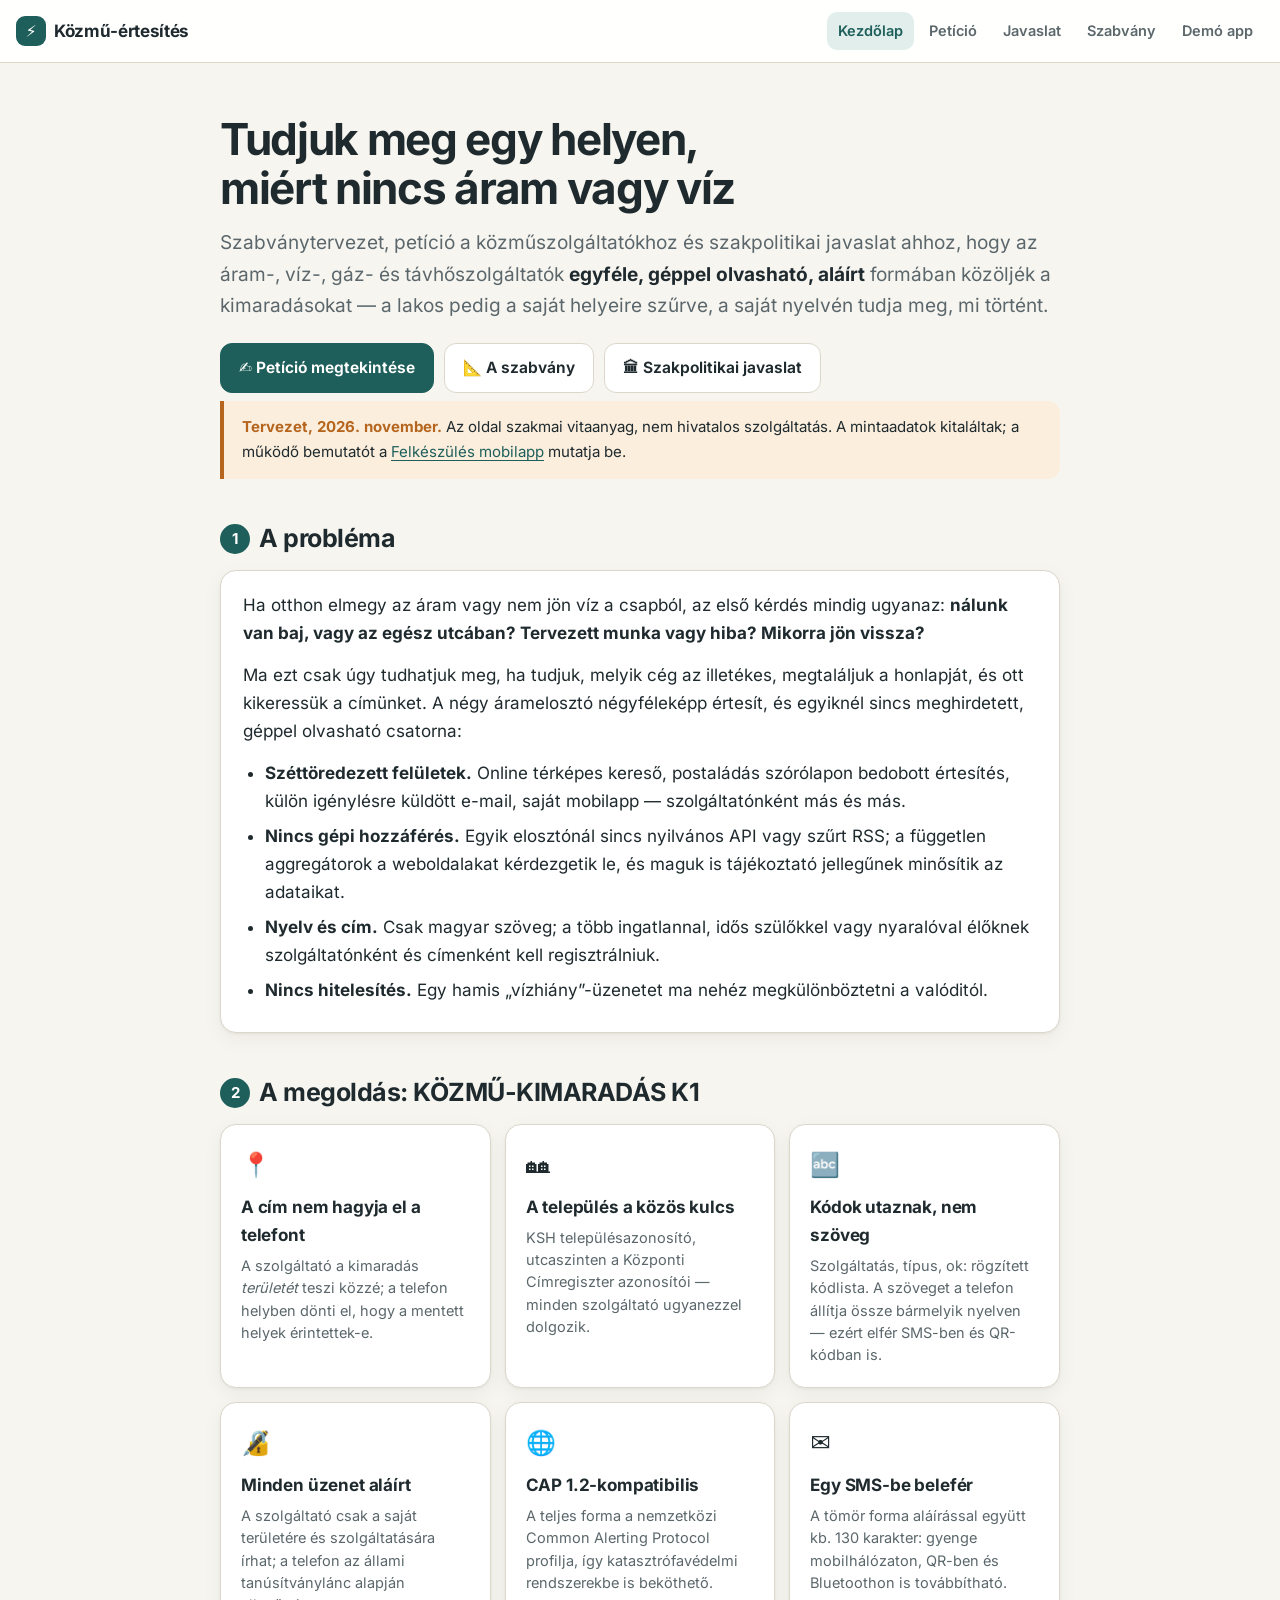
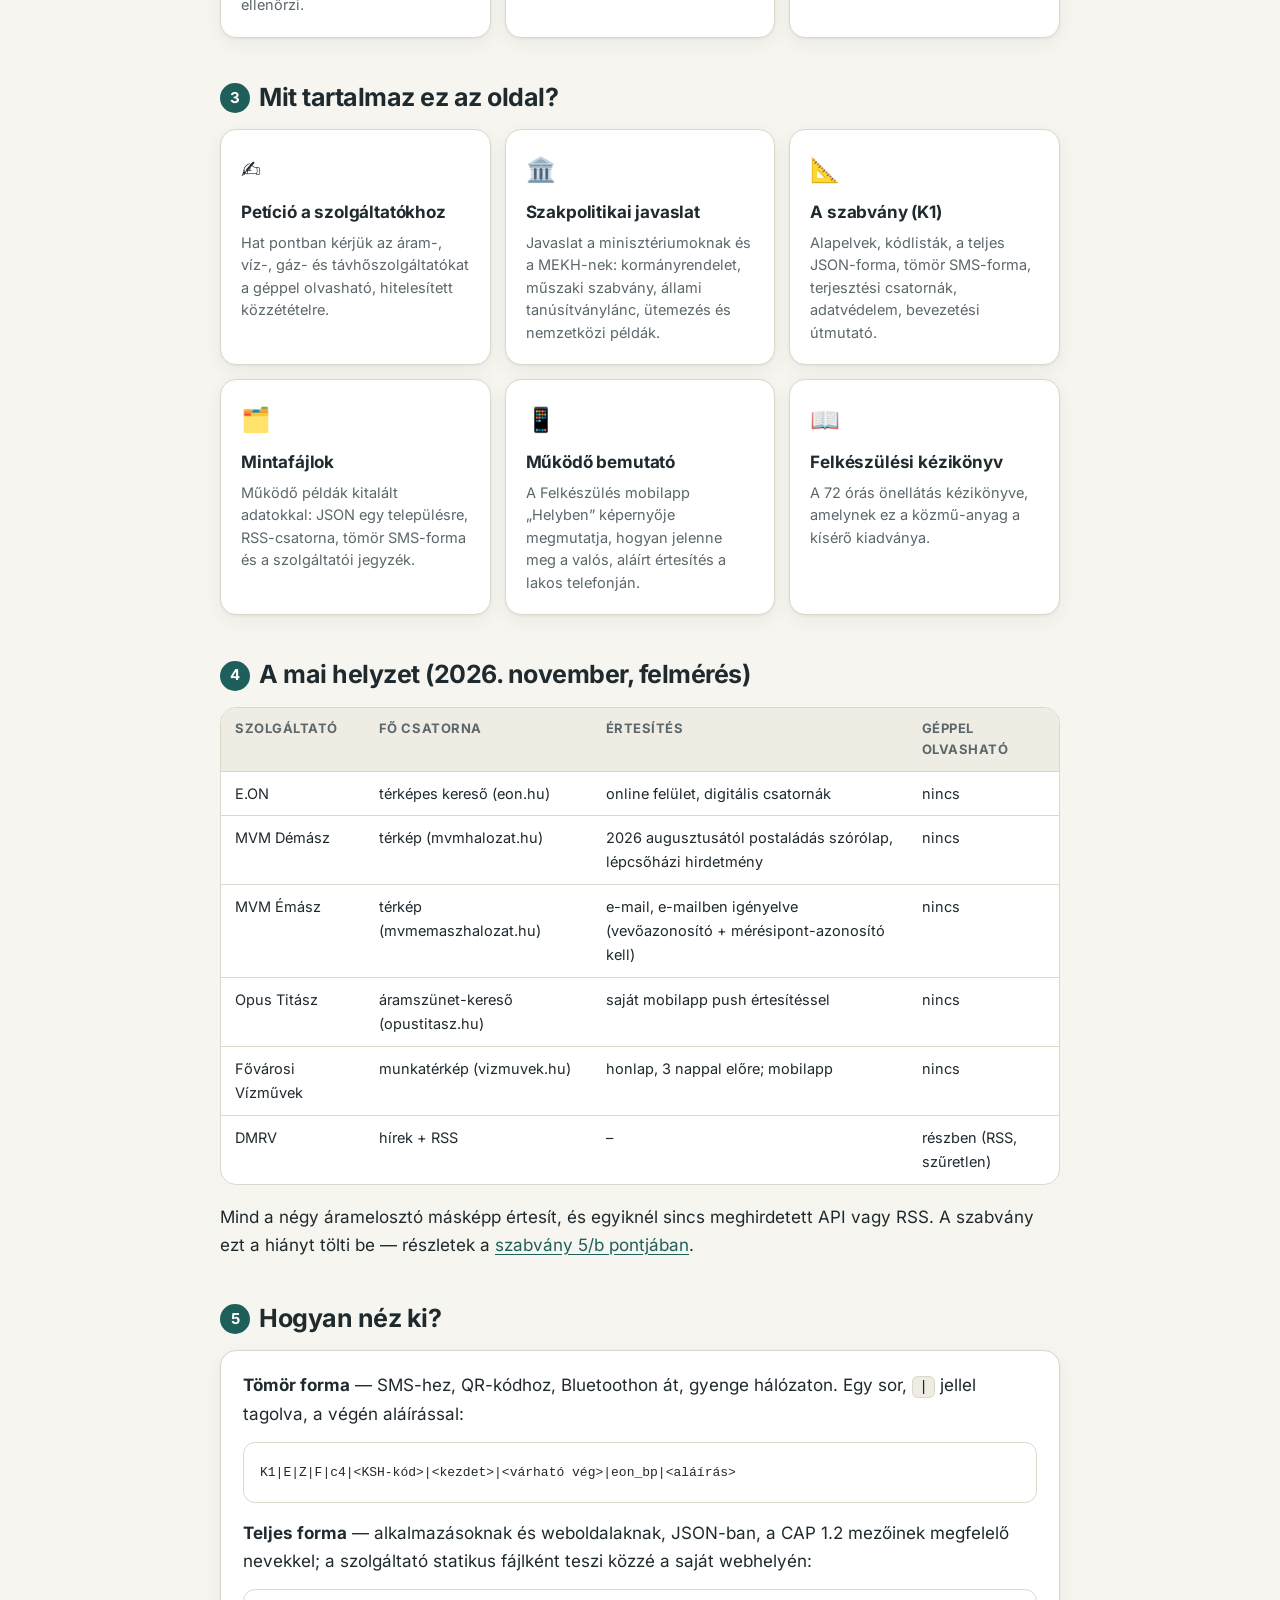
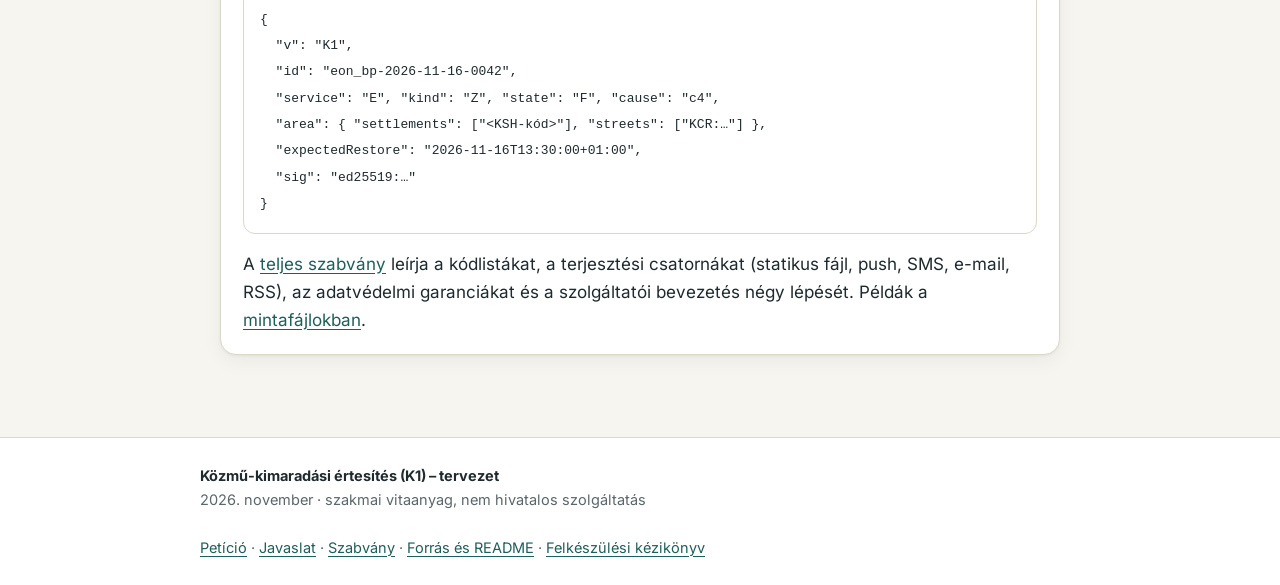
==== index.html @ dcc15323 "Közmű-kimaradási értesítés önálló oldal: szabvány, petíció, szakpolitikai javaslat, mintafájlok" ====
<!doctype html>
<html lang="hu">
<head>
<meta charset="utf-8">
<meta name="viewport" content="width=device-width, initial-scale=1">
<title>Közmű-kimaradási értesítés – szabvány, petíció, javaslat</title>
<meta name="description" content="Egységes, géppel olvasható, aláírt közmű-kimaradási értesítés: szabványtervezet, petíció a szolgáltatókhoz és szakpolitikai javaslat.">
<meta property="og:type" content="website">
<meta property="og:title" content="Közmű-kimaradási értesítés – tudjuk meg egy helyen, miért nincs áram vagy víz">
<meta property="og:description" content="Egységes, géppel olvasható, aláírt közmű-kimaradási értesítés: szabványtervezet, petíció a szolgáltatókhoz és szakpolitikai javaslat.">
<link rel="stylesheet" href="assets/fonts.css">
<link rel="stylesheet" href="assets/site.css">
</head>
<body>

<nav class="site-nav">
  <a class="brand" href="index.html"><span class="mark">⚡</span> Közmű-értesítés</a>
  <span class="links">
    <a class="on" href="index.html">Kezdőlap</a>
    <a href="peticio.html">Petíció</a>
    <a href="javaslat.html">Javaslat</a>
    <a href="szabvany.html">Szabvány</a>
    <a href="https://madcsaba.github.io/felkeszules-kezikonyv/app/">Demó app</a>
  </span>
</nav>

<main class="wrap">

  <header class="hero">
    <h1>Tudjuk meg egy helyen, miért nincs áram vagy víz</h1>
    <p class="sub">Szabványtervezet, petíció a közműszolgáltatókhoz és szakpolitikai javaslat ahhoz,
      hogy az áram-, víz-, gáz- és távhőszolgáltatók <strong>egyféle, géppel olvasható, aláírt</strong>
      formában közöljék a kimaradásokat — a lakos pedig a saját helyeire szűrve, a saját nyelvén
      tudja meg, mi történt.</p>
    <div class="actions">
      <a class="btn" href="peticio.html">✍️ Petíció megtekintése</a>
      <a class="btn ghost" href="szabvany.html">📐 A szabvány</a>
      <a class="btn ghost" href="javaslat.html">🏛 Szakpolitikai javaslat</a>
    </div>
  </header>

  <p class="note"><b>Tervezet, 2026. november.</b> Az oldal szakmai vitaanyag, nem hivatalos szolgáltatás.
    A mintaadatok kitaláltak; a működő bemutatót a
    <a href="https://madcsaba.github.io/felkeszules-kezikonyv/app/">Felkészülés mobilapp</a> mutatja be.</p>

  <h2><span class="num">1</span>A probléma</h2>
  <div class="panel">
    <p>Ha otthon elmegy az áram vagy nem jön víz a csapból, az első kérdés mindig ugyanaz:
      <strong>nálunk van baj, vagy az egész utcában? Tervezett munka vagy hiba? Mikorra jön vissza?</strong></p>
    <p>Ma ezt csak úgy tudhatjuk meg, ha tudjuk, melyik cég az illetékes, megtaláljuk a honlapját,
      és ott kikeressük a címünket. A négy áramelosztó négyféleképp értesít, és egyiknél sincs
      meghirdetett, géppel olvasható csatorna:</p>
    <ul>
      <li><strong>Széttöredezett felületek.</strong> Online térképes kereső, postaládás szórólapon bedobott
        értesítés, külön igénylésre küldött e-mail, saját mobilapp — szolgáltatónként más és más.</li>
      <li><strong>Nincs gépi hozzáférés.</strong> Egyik elosztónál sincs nyilvános API vagy szűrt RSS;
        a független aggregátorok a weboldalakat kérdezgetik le, és maguk is tájékoztató jellegűnek
        minősítik az adataikat.</li>
      <li><strong>Nyelv és cím.</strong> Csak magyar szöveg; a több ingatlannal, idős szülőkkel vagy
        nyaralóval élőknek szolgáltatónként és címenként kell regisztrálniuk.</li>
      <li><strong>Nincs hitelesítés.</strong> Egy hamis „vízhiány”-üzenetet ma nehéz megkülönböztetni
        a valóditól.</li>
    </ul>
  </div>

  <h2><span class="num">2</span>A megoldás: KÖZMŰ-KIMARADÁS K1</h2>
  <div class="cards">
    <div class="card"><span class="ico">📍</span><h3>A cím nem hagyja el a telefont</h3>
      <p>A szolgáltató a kimaradás <em>területét</em> teszi közzé; a telefon helyben dönti el, hogy a
        mentett helyek érintettek-e.</p></div>
    <div class="card"><span class="ico">🏘</span><h3>A település a közös kulcs</h3>
      <p>KSH településazonosító, utcaszinten a Központi Címregiszter azonosítói — minden szolgáltató
        ugyanezzel dolgozik.</p></div>
    <div class="card"><span class="ico">🔤</span><h3>Kódok utaznak, nem szöveg</h3>
      <p>Szolgáltatás, típus, ok: rögzített kódlista. A szöveget a telefon állítja össze bármelyik
        nyelven — ezért elfér SMS-ben és QR-kódban is.</p></div>
    <div class="card"><span class="ico">🔏</span><h3>Minden üzenet aláírt</h3>
      <p>A szolgáltató csak a saját területére és szolgáltatására írhat; a telefon az állami
        tanúsítványlánc alapján ellenőrzi.</p></div>
    <div class="card"><span class="ico">🌐</span><h3>CAP 1.2-kompatibilis</h3>
      <p>A teljes forma a nemzetközi Common Alerting Protocol profilja, így katasztrófavédelmi
        rendszerekbe is beköthető.</p></div>
    <div class="card"><span class="ico">✉️</span><h3>Egy SMS-be belefér</h3>
      <p>A tömör forma aláírással együtt kb. 130 karakter: gyenge mobilhálózaton, QR-ben és
        Bluetoothon is továbbítható.</p></div>
  </div>

  <h2><span class="num">3</span>Mit tartalmaz ez az oldal?</h2>
  <div class="cards">
    <a class="card" href="peticio.html"><span class="ico">✍️</span><h3>Petíció a szolgáltatókhoz</h3>
      <p>Hat pontban kérjük az áram-, víz-, gáz- és távhőszolgáltatókat a géppel olvasható,
        hitelesített közzétételre.</p></a>
    <a class="card" href="javaslat.html"><span class="ico">🏛️</span><h3>Szakpolitikai javaslat</h3>
      <p>Javaslat a minisztériumoknak és a MEKH-nek: kormányrendelet, műszaki szabvány, állami
        tanúsítványlánc, ütemezés és nemzetközi példák.</p></a>
    <a class="card" href="szabvany.html"><span class="ico">📐</span><h3>A szabvány (K1)</h3>
      <p>Alapelvek, kódlisták, a teljes JSON-forma, tömör SMS-forma, terjesztési csatornák,
        adatvédelem, bevezetési útmutató.</p></a>
    <a class="card" href="minta/"><span class="ico">🗂️</span><h3>Mintafájlok</h3>
      <p>Működő példák kitalált adatokkal: JSON egy településre, RSS-csatorna, tömör SMS-forma és
        a szolgáltatói jegyzék.</p></a>
    <a class="card" href="https://madcsaba.github.io/felkeszules-kezikonyv/app/"><span class="ico">📱</span><h3>Működő bemutató</h3>
      <p>A Felkészülés mobilapp „Helyben” képernyője megmutatja, hogyan jelenne meg a valós, aláírt
        értesítés a lakos telefonján.</p></a>
    <a class="card" href="https://madcsaba.github.io/felkeszules-kezikonyv/"><span class="ico">📖</span><h3>Felkészülési kézikönyv</h3>
      <p>A 72 órás önellátás kézikönyve, amelynek ez a közmű-anyag a kísérő kiadványa.</p></a>
  </div>

  <h2><span class="num">4</span>A mai helyzet (2026. november, felmérés)</h2>
  <div class="tbl-wrap">
    <table>
      <thead><tr><th>Szolgáltató</th><th>Fő csatorna</th><th>Értesítés</th><th>Géppel olvasható</th></tr></thead>
      <tbody>
        <tr><td>E.ON</td><td>térképes kereső (eon.hu)</td><td>online felület, digitális csatornák</td><td>nincs</td></tr>
        <tr><td>MVM Démász</td><td>térkép (mvmhalozat.hu)</td><td>2026 augusztusától postaládás szórólap, lépcsőházi hirdetmény</td><td>nincs</td></tr>
        <tr><td>MVM Émász</td><td>térkép (mvmemaszhalozat.hu)</td><td>e-mail, e-mailben igényelve (vevőazonosító + mérésipont-azonosító kell)</td><td>nincs</td></tr>
        <tr><td>Opus Titász</td><td>áramszünet-kereső (opustitasz.hu)</td><td>saját mobilapp push értesítéssel</td><td>nincs</td></tr>
        <tr><td>Fővárosi Vízművek</td><td>munkatérkép (vizmuvek.hu)</td><td>honlap, 3 nappal előre; mobilapp</td><td>nincs</td></tr>
        <tr><td>DMRV</td><td>hírek + RSS</td><td>–</td><td>részben (RSS, szűretlen)</td></tr>
      </tbody>
    </table>
  </div>
  <p>Mind a négy áramelosztó másképp értesít, és egyiknél sincs meghirdetett API vagy RSS.
    A szabvány ezt a hiányt tölti be — részletek a
    <a href="szabvany.html#helyzet">szabvány 5/b pontjában</a>.</p>

  <h2><span class="num">5</span>Hogyan néz ki?</h2>
  <div class="panel">
    <p><strong>Tömör forma</strong> — SMS-hez, QR-kódhoz, Bluetoothon át, gyenge hálózaton. Egy sor,
      <code>|</code> jellel tagolva, a végén aláírással:</p>
<pre><code>K1|E|Z|F|c4|&lt;KSH-kód&gt;|&lt;kezdet&gt;|&lt;várható vég&gt;|eon_bp|&lt;aláírás&gt;</code></pre>
    <p><strong>Teljes forma</strong> — alkalmazásoknak és weboldalaknak, JSON-ban, a CAP 1.2 mezőinek
      megfelelő nevekkel; a szolgáltató statikus fájlként teszi közzé a saját webhelyén:</p>
<pre><code>{
  "v": "K1",
  "id": "eon_bp-2026-11-16-0042",
  "service": "E", "kind": "Z", "state": "F", "cause": "c4",
  "area": { "settlements": ["&lt;KSH-kód&gt;"], "streets": ["KCR:…"] },
  "expectedRestore": "2026-11-16T13:30:00+01:00",
  "sig": "ed25519:…"
}</code></pre>
    <p>A <a href="szabvany.html">teljes szabvány</a> leírja a kódlistákat, a terjesztési csatornákat
      (statikus fájl, push, SMS, e-mail, RSS), az adatvédelmi garanciákat és a szolgáltatói
      bevezetés négy lépését. Példák a <a href="minta/">mintafájlokban</a>.</p>
  </div>

</main>

<footer class="site-footer">
  <div class="inner">
    <div>
      <strong>Közmű-kimaradási értesítés (K1) – tervezet</strong><br>
      2026. november · szakmai vitaanyag, nem hivatalos szolgáltatás
    </div>
    <div>
      <a href="peticio.html">Petíció</a> ·
      <a href="javaslat.html">Javaslat</a> ·
      <a href="szabvany.html">Szabvány</a> ·
      <a href="https://github.com/madcsaba/kozmu-ertesites">Forrás és README</a> ·
      <a href="https://madcsaba.github.io/felkeszules-kezikonyv/">Felkészülési kézikönyv</a>
    </div>
  </div>
</footer>

</body>
</html>
---- assets/fonts.css ----
/* Local variable fonts: available offline, including Hungarian accents. */
@font-face {
  font-family: Inter;
  font-style: normal;
  font-weight: 100 900;
  font-display: swap;
  src: url("fonts/inter-latin-ext-wght-normal.woff2") format("woff2");
  unicode-range: U+0100-02BA,U+02BD-02C5,U+02C7-02CC,U+02CE-02D7,U+02DD-02FF,U+0304,U+0308,U+0329,U+1D00-1DBF,U+1E00-1E9F,U+1EF2-1EFF,U+2020,U+20A0-20AB,U+20AD-20C0,U+2113,U+2C60-2C7F,U+A720-A7FF;
}
@font-face {
  font-family: Inter;
  font-style: normal;
  font-weight: 100 900;
  font-display: swap;
  src: url("fonts/inter-latin-wght-normal.woff2") format("woff2");
  unicode-range: U+0000-00FF,U+0131,U+0152-0153,U+02BB-02BC,U+02C6,U+02DA,U+02DC,U+0304,U+0308,U+0329,U+2000-206F,U+2074,U+20AC,U+2122,U+2191,U+2193,U+2212,U+2215,U+FEFF,U+FFFD;
}
---- assets/site.css ----
/* Közmű-kimaradási értesítés – önálló oldal (a felkészülési kézikönyv stílusával) */

:root {
  --bg: #f7f5f0;
  --surface: #ffffff;
  --surface-2: #efece4;
  --text: #1f2a2e;
  --muted: #5b676b;
  --border: #dcd7cb;
  --primary: #1f5f5b;
  --primary-ink: #ffffff;
  --primary-soft: #e1eeec;
  --accent: #b5651d;
  --accent-soft: #fbeedd;
  --danger: #a33a2c;
  --danger-soft: #f8e4e0;
  --shadow: 0 1px 3px rgba(0, 0, 0, .05), 0 6px 20px rgba(0, 0, 0, .05);
  --radius: 16px;
  --mono: ui-monospace, SFMono-Regular, Menlo, Consolas, "Liberation Mono", monospace;
  --font: Inter, system-ui, -apple-system, "Segoe UI", Roboto, Arial, sans-serif;
  color-scheme: light;
}

@media (prefers-color-scheme: dark) {
  :root {
    color-scheme: dark;
    --bg: #141a1c;
    --surface: #1b2326;
    --surface-2: #222c30;
    --text: #e6ecec;
    --muted: #a3b0b2;
    --border: #2f3b3f;
    --primary: #6cc3b9;
    --primary-ink: #0d1f1d;
    --primary-soft: #1d3432;
    --accent: #e7a467;
    --accent-soft: #3a2a1a;
    --danger: #e0877c;
    --danger-soft: #3a1f1c;
    --shadow: 0 1px 3px rgba(0, 0, 0, .4);
  }
}

* { box-sizing: border-box; }

body {
  margin: 0;
  background: var(--bg);
  color: var(--text);
  font-family: var(--font);
  font-size: 17px;
  line-height: 1.65;
  -webkit-text-size-adjust: 100%;
}

a { color: var(--primary); text-underline-offset: 3px; }
a:hover { color: var(--accent); }

/* ---------- fejléc ---------- */
.site-nav {
  position: sticky;
  top: 0;
  z-index: 10;
  display: flex;
  align-items: center;
  gap: 14px;
  flex-wrap: wrap;
  padding: 12px max(16px, env(safe-area-inset-left));
  background: color-mix(in srgb, var(--surface) 92%, transparent);
  backdrop-filter: blur(8px);
  border-bottom: 1px solid var(--border);
}
.brand {
  display: inline-flex;
  align-items: center;
  gap: 8px;
  font-weight: 700;
  letter-spacing: -.02em;
  color: var(--text);
  text-decoration: none;
}
.brand .mark {
  display: inline-grid;
  place-items: center;
  width: 30px;
  height: 30px;
  border-radius: 9px;
  background: var(--primary);
  color: var(--primary-ink);
  font-size: 16px;
}
.site-nav .links {
  display: flex;
  gap: 4px;
  flex-wrap: wrap;
  margin-left: auto;
}
.site-nav .links a {
  padding: 7px 11px;
  border-radius: 10px;
  text-decoration: none;
  font-size: 14.5px;
  font-weight: 600;
  color: var(--muted);
}
.site-nav .links a:hover { background: var(--surface-2); color: var(--text); }
.site-nav .links a.on { background: var(--primary-soft); color: var(--primary); }

/* ---------- elrendezés ---------- */
.wrap { max-width: 880px; margin: 0 auto; padding: 0 20px 64px; }

.hero { padding: 52px 0 8px; }
.hero h1 {
  margin: 0 0 14px;
  font-size: clamp(30px, 5.4vw, 44px);
  line-height: 1.12;
  letter-spacing: -.03em;
  text-wrap: balance;
}
.hero .sub { margin: 0 0 22px; font-size: 19px; color: var(--muted); text-wrap: pretty; }
.hero .actions { display: flex; gap: 10px; flex-wrap: wrap; }

h2 {
  margin: 44px 0 16px;
  font-size: 25px;
  letter-spacing: -.02em;
  line-height: 1.25;
}
h3 { margin: 26px 0 10px; font-size: 18.5px; letter-spacing: -.01em; }
h2 .num {
  display: inline-grid;
  place-items: center;
  width: 30px;
  height: 30px;
  margin-right: 9px;
  border-radius: 50%;
  background: var(--primary);
  color: var(--primary-ink);
  font-size: 15px;
  vertical-align: 3px;
}

p { margin: 0 0 14px; }
ul, ol { margin: 0 0 16px; padding-left: 22px; }
li { margin-bottom: 7px; }
strong { color: var(--text); }

/* ---------- gombok ---------- */
.btn {
  display: inline-flex;
  align-items: center;
  gap: 8px;
  padding: 11px 18px;
  border-radius: 12px;
  border: 1px solid var(--primary);
  background: var(--primary);
  color: var(--primary-ink);
  font: inherit;
  font-size: 15.5px;
  font-weight: 650;
  text-decoration: none;
  cursor: pointer;
}
.btn:hover { filter: brightness(1.06); color: var(--primary-ink); }
.btn.ghost { background: var(--surface); color: var(--text); border-color: var(--border); }
.btn.ghost:hover { border-color: var(--primary); color: var(--primary); }

/* ---------- kártyák ---------- */
.cards { display: grid; gap: 14px; grid-template-columns: repeat(auto-fit, minmax(240px, 1fr)); }
.card {
  display: block;
  padding: 20px;
  background: var(--surface);
  border: 1px solid var(--border);
  border-radius: var(--radius);
  box-shadow: var(--shadow);
  text-decoration: none;
  color: inherit;
}
a.card:hover { border-color: var(--primary); transform: translateY(-1px); }
.card .ico { font-size: 24px; display: block; margin-bottom: 8px; }
.card h3 { margin: 0 0 6px; font-size: 17px; }
.card p { margin: 0; font-size: 14.5px; color: var(--muted); line-height: 1.55; }

.panel {
  background: var(--surface);
  border: 1px solid var(--border);
  border-radius: var(--radius);
  padding: 20px 22px;
  margin: 0 0 18px;
  box-shadow: var(--shadow);
}
.panel > :last-child { margin-bottom: 0; }
.panel h2:first-child, .panel h3:first-child { margin-top: 0; }

.note {
  background: var(--accent-soft);
  border-left: 4px solid var(--accent);
  border-radius: 0 12px 12px 0;
  padding: 14px 18px;
  margin: 0 0 18px;
  font-size: 15px;
}
.note b { color: var(--accent); }

/* ---------- táblázatok ---------- */
.tbl-wrap { overflow-x: auto; margin: 0 0 18px; border: 1px solid var(--border); border-radius: var(--radius); background: var(--surface); }
table { border-collapse: collapse; width: 100%; font-size: 14.5px; }
th, td { padding: 10px 14px; text-align: left; border-bottom: 1px solid var(--border); vertical-align: top; }
th { background: var(--surface-2); font-size: 13px; text-transform: uppercase; letter-spacing: .04em; color: var(--muted); }
tr:last-child td { border-bottom: 0; }

/* ---------- kód ---------- */
code, .mono { font-family: var(--mono); font-size: .9em; }
code {
  background: var(--surface-2);
  border: 1px solid var(--border);
  border-radius: 6px;
  padding: 1px 6px;
}
pre {
  background: var(--surface);
  border: 1px solid var(--border);
  border-radius: 12px;
  padding: 16px;
  overflow-x: auto;
  margin: 0 0 16px;
  line-height: 1.55;
}
pre code { background: none; border: 0; padding: 0; font-size: 13px; }

/* ---------- lábléc ---------- */
.site-footer {
  border-top: 1px solid var(--border);
  background: var(--surface);
  padding: 26px 20px;
  font-size: 14.5px;
  color: var(--muted);
}
.site-footer .inner { max-width: 880px; margin: 0 auto; display: flex; gap: 24px; flex-wrap: wrap; justify-content: space-between; }
.site-footer a { color: var(--primary); }

@media (max-width: 560px) {
  body { font-size: 16px; }
  .site-nav .links { margin-left: 0; width: 100%; }
  .hero { padding-top: 34px; }
}
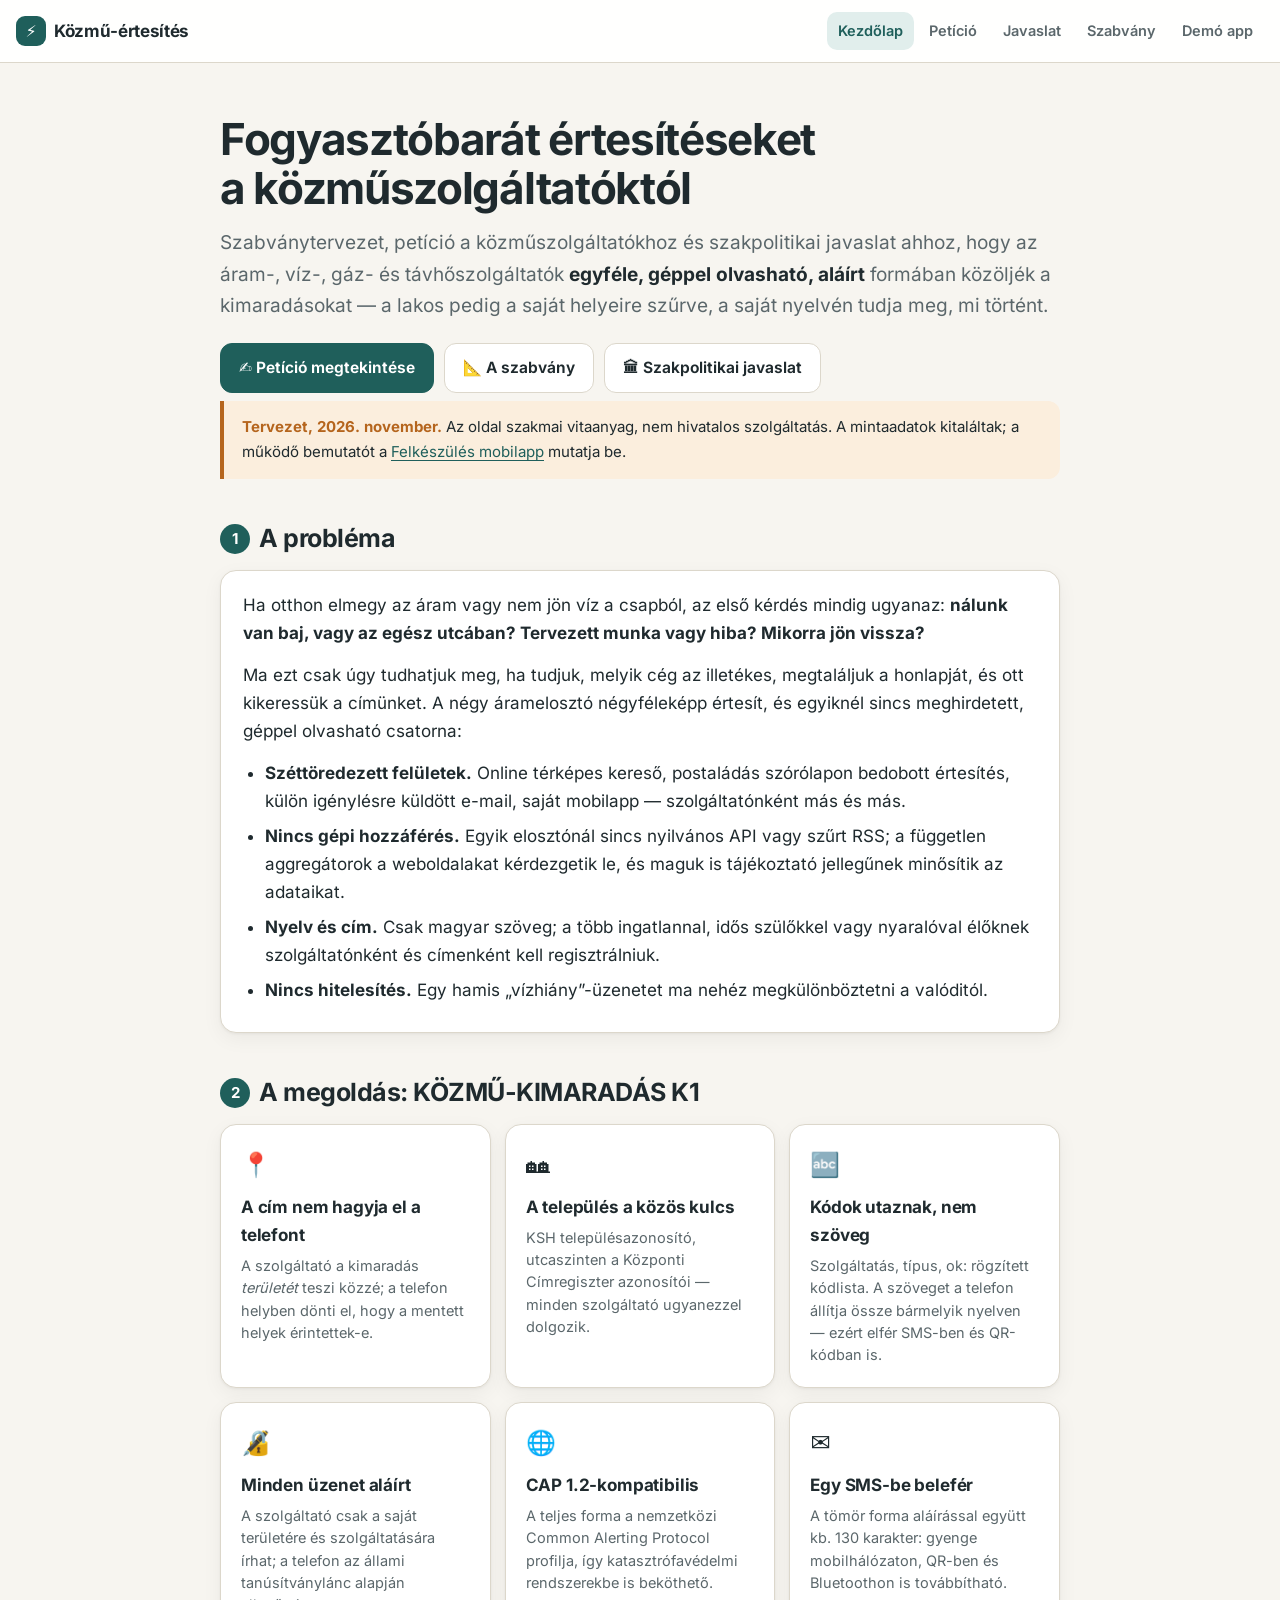
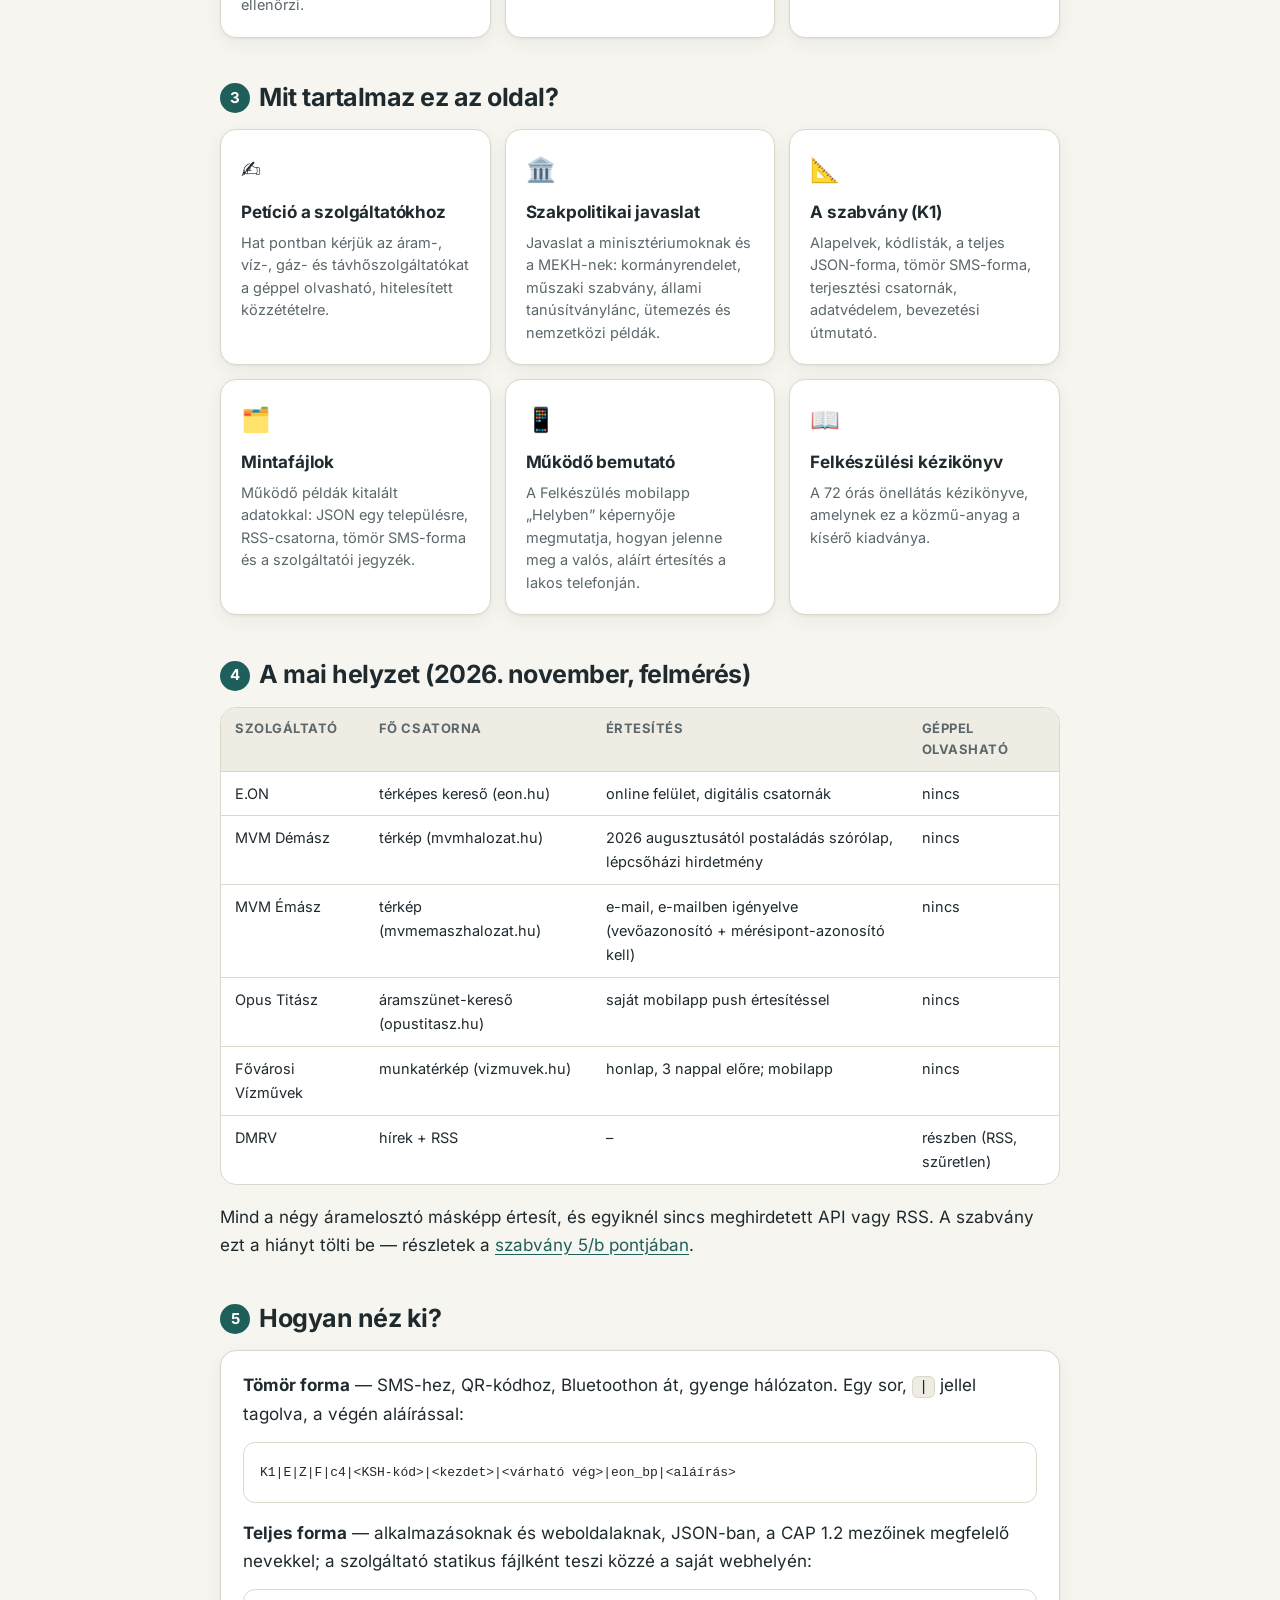
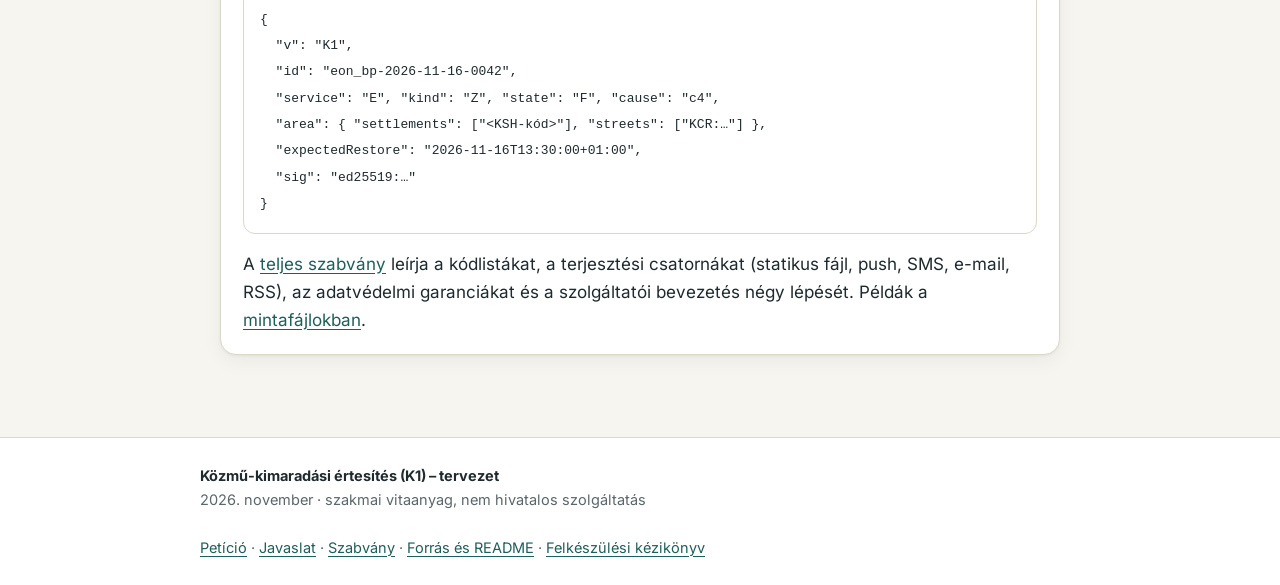
==== commit 2af809a3: "Főoldal címe: Fogyasztóbarát értesítéseket a közműszolgáltatóktól" ====
--- a/index.html
+++ b/index.html
@@ -3,10 +3,10 @@
 <head>
 <meta charset="utf-8">
 <meta name="viewport" content="width=device-width, initial-scale=1">
-<title>Közmű-kimaradási értesítés – szabvány, petíció, javaslat</title>
+<title>Fogyasztóbarát értesítéseket a közműszolgáltatóktól</title>
 <meta name="description" content="Egységes, géppel olvasható, aláírt közmű-kimaradási értesítés: szabványtervezet, petíció a szolgáltatókhoz és szakpolitikai javaslat.">
 <meta property="og:type" content="website">
-<meta property="og:title" content="Közmű-kimaradási értesítés – tudjuk meg egy helyen, miért nincs áram vagy víz">
+<meta property="og:title" content="Fogyasztóbarát értesítéseket a közműszolgáltatóktól">
 <meta property="og:description" content="Egységes, géppel olvasható, aláírt közmű-kimaradási értesítés: szabványtervezet, petíció a szolgáltatókhoz és szakpolitikai javaslat.">
 <link rel="stylesheet" href="assets/fonts.css">
 <link rel="stylesheet" href="assets/site.css">
@@ -27,7 +27,7 @@
 <main class="wrap">
 
   <header class="hero">
-    <h1>Tudjuk meg egy helyen, miért nincs áram vagy víz</h1>
+    <h1>Fogyasztóbarát értesítéseket a közműszolgáltatóktól</h1>
     <p class="sub">Szabványtervezet, petíció a közműszolgáltatókhoz és szakpolitikai javaslat ahhoz,
       hogy az áram-, víz-, gáz- és távhőszolgáltatók <strong>egyféle, géppel olvasható, aláírt</strong>
       formában közöljék a kimaradásokat — a lakos pedig a saját helyeire szűrve, a saját nyelvén
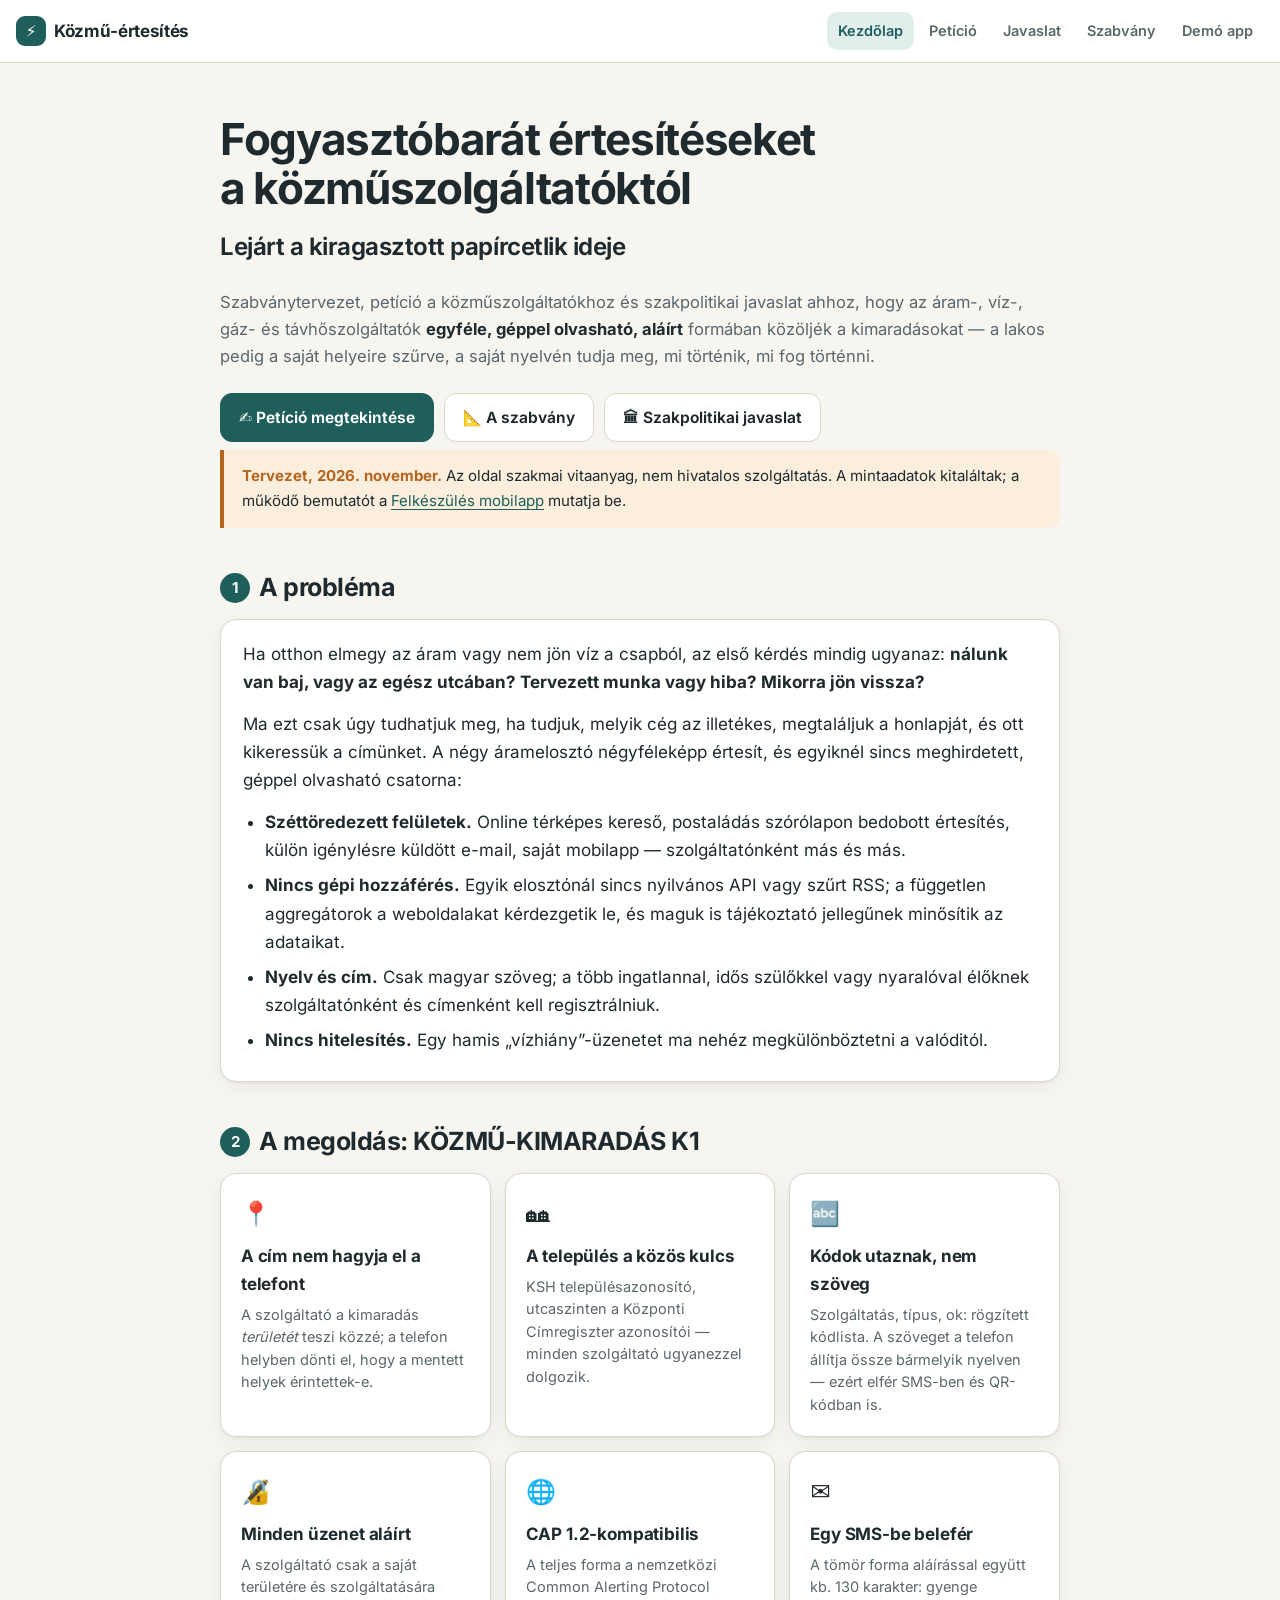
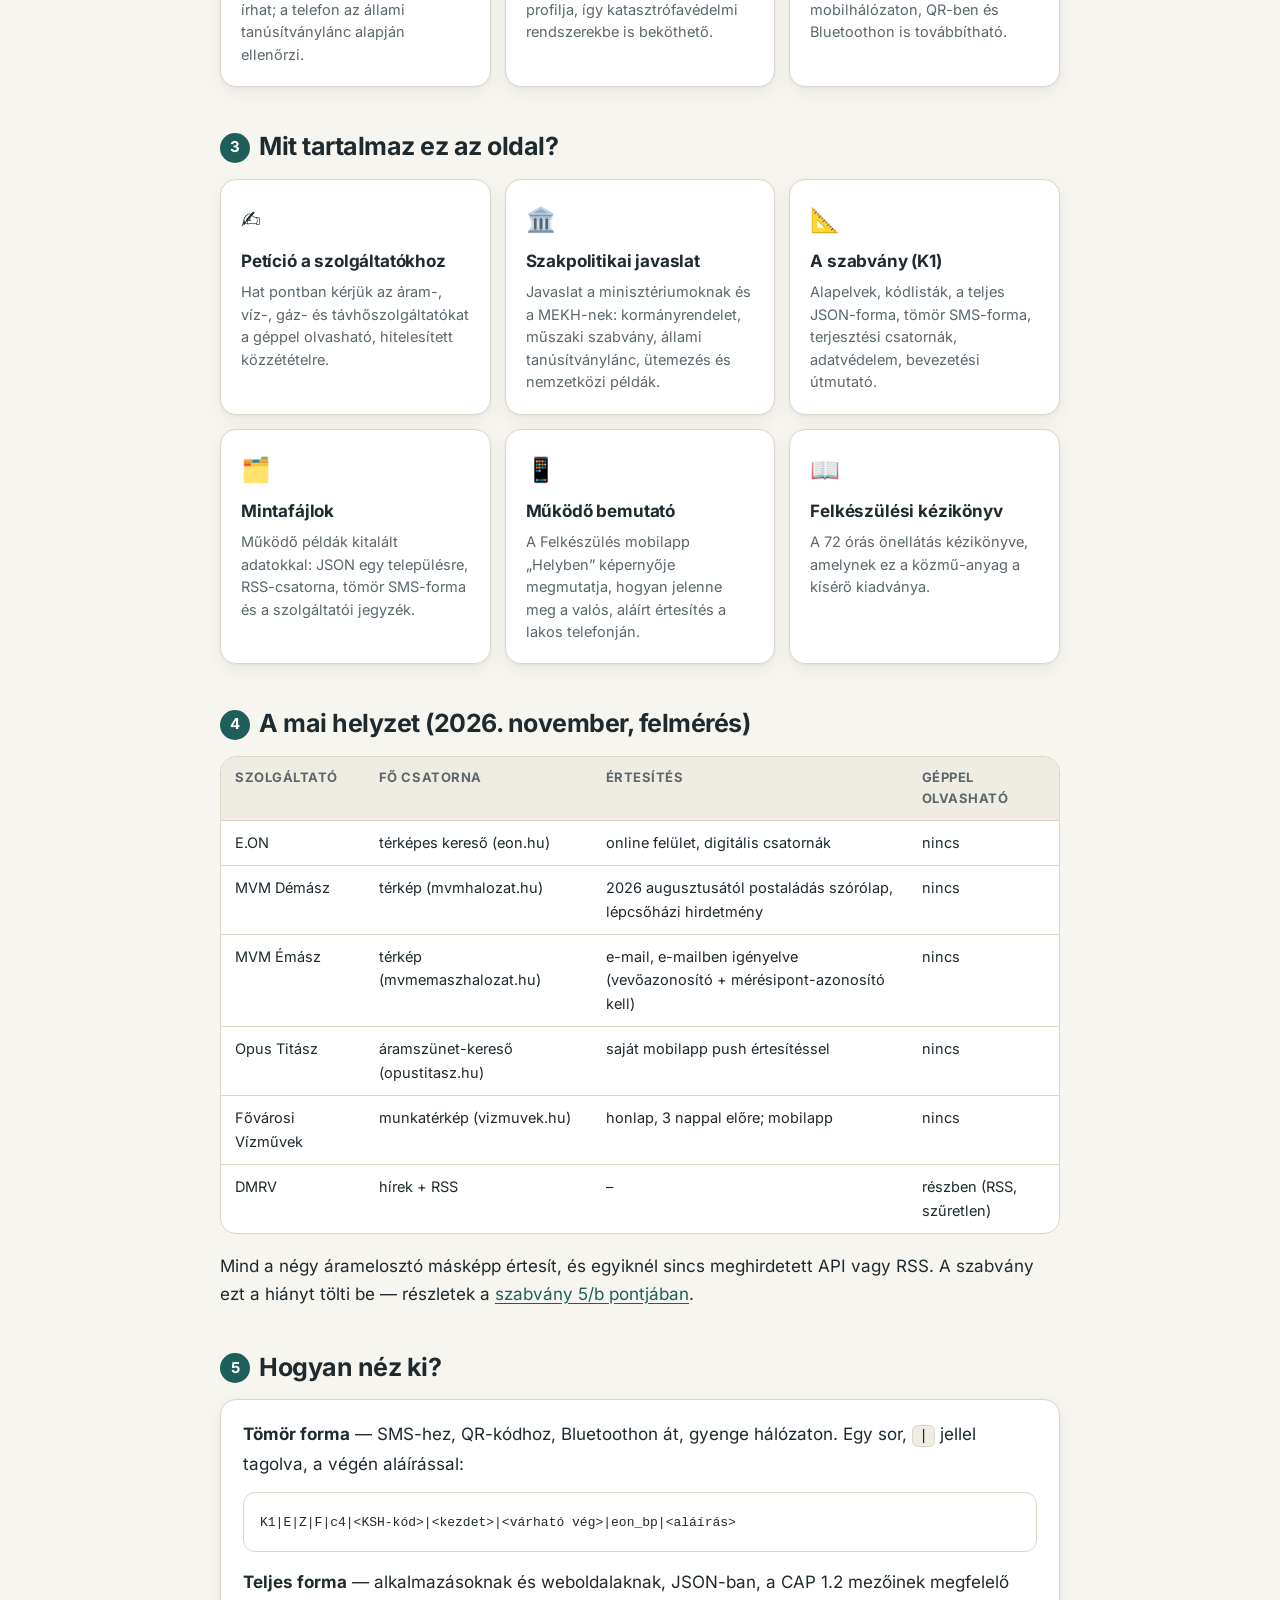
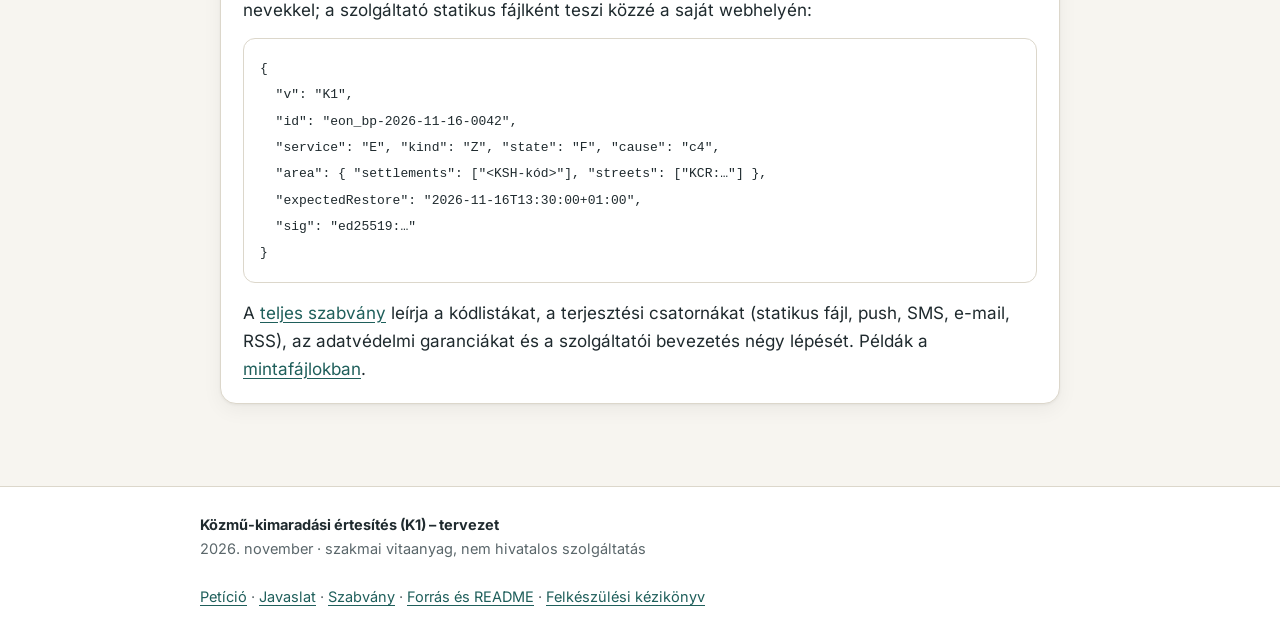
==== commit 64ab349d: "Alcím a főcím után (Lejárt a kiragasztott papírcetlik ideje) + pontosabb első bekezdés" ====
--- a/index.html
+++ b/index.html
@@ -8,6 +8,7 @@
 <meta property="og:type" content="website">
 <meta property="og:title" content="Fogyasztóbarát értesítéseket a közműszolgáltatóktól">
 <meta property="og:description" content="Egységes, géppel olvasható, aláírt közmű-kimaradási értesítés: szabványtervezet, petíció a szolgáltatókhoz és szakpolitikai javaslat.">
+<meta name="theme-color" content="#f7f5f0">
 <link rel="stylesheet" href="assets/fonts.css">
 <link rel="stylesheet" href="assets/site.css">
 </head>
@@ -28,10 +29,11 @@
 
   <header class="hero">
     <h1>Fogyasztóbarát értesítéseket a közműszolgáltatóktól</h1>
-    <p class="sub">Szabványtervezet, petíció a közműszolgáltatókhoz és szakpolitikai javaslat ahhoz,
+    <p class="sub lead">Lejárt a kiragasztott papírcetlik ideje</p>
+    <p class="sub small">Szabványtervezet, petíció a közműszolgáltatókhoz és szakpolitikai javaslat ahhoz,
       hogy az áram-, víz-, gáz- és távhőszolgáltatók <strong>egyféle, géppel olvasható, aláírt</strong>
       formában közöljék a kimaradásokat — a lakos pedig a saját helyeire szűrve, a saját nyelvén
-      tudja meg, mi történt.</p>
+      tudja meg, mi történik, mi fog történni.</p>
     <div class="actions">
       <a class="btn" href="peticio.html">✍️ Petíció megtekintése</a>
       <a class="btn ghost" href="szabvany.html">📐 A szabvány</a>
--- a/assets/site.css
+++ b/assets/site.css
@@ -21,25 +21,8 @@
   color-scheme: light;
 }
 
-@media (prefers-color-scheme: dark) {
-  :root {
-    color-scheme: dark;
-    --bg: #141a1c;
-    --surface: #1b2326;
-    --surface-2: #222c30;
-    --text: #e6ecec;
-    --muted: #a3b0b2;
-    --border: #2f3b3f;
-    --primary: #6cc3b9;
-    --primary-ink: #0d1f1d;
-    --primary-soft: #1d3432;
-    --accent: #e7a467;
-    --accent-soft: #3a2a1a;
-    --danger: #e0877c;
-    --danger-soft: #3a1f1c;
-    --shadow: 0 1px 3px rgba(0, 0, 0, .4);
-  }
-}
+/* A téma mindig világos: a sötét rendszergépi beállítást nem követjük. */
+:root { color-scheme: light; }
 
 * { box-sizing: border-box; }
 
@@ -118,6 +101,14 @@
   text-wrap: balance;
 }
 .hero .sub { margin: 0 0 22px; font-size: 19px; color: var(--muted); text-wrap: pretty; }
+.hero .sub.lead {
+  font-size: clamp(20px, 3vw, 24px);
+  font-weight: 650;
+  letter-spacing: -.02em;
+  color: var(--text);
+  text-wrap: balance;
+}
+.hero .sub.small { font-size: 16.5px; margin-bottom: 22px; }
 .hero .actions { display: flex; gap: 10px; flex-wrap: wrap; }
 
 h2 {
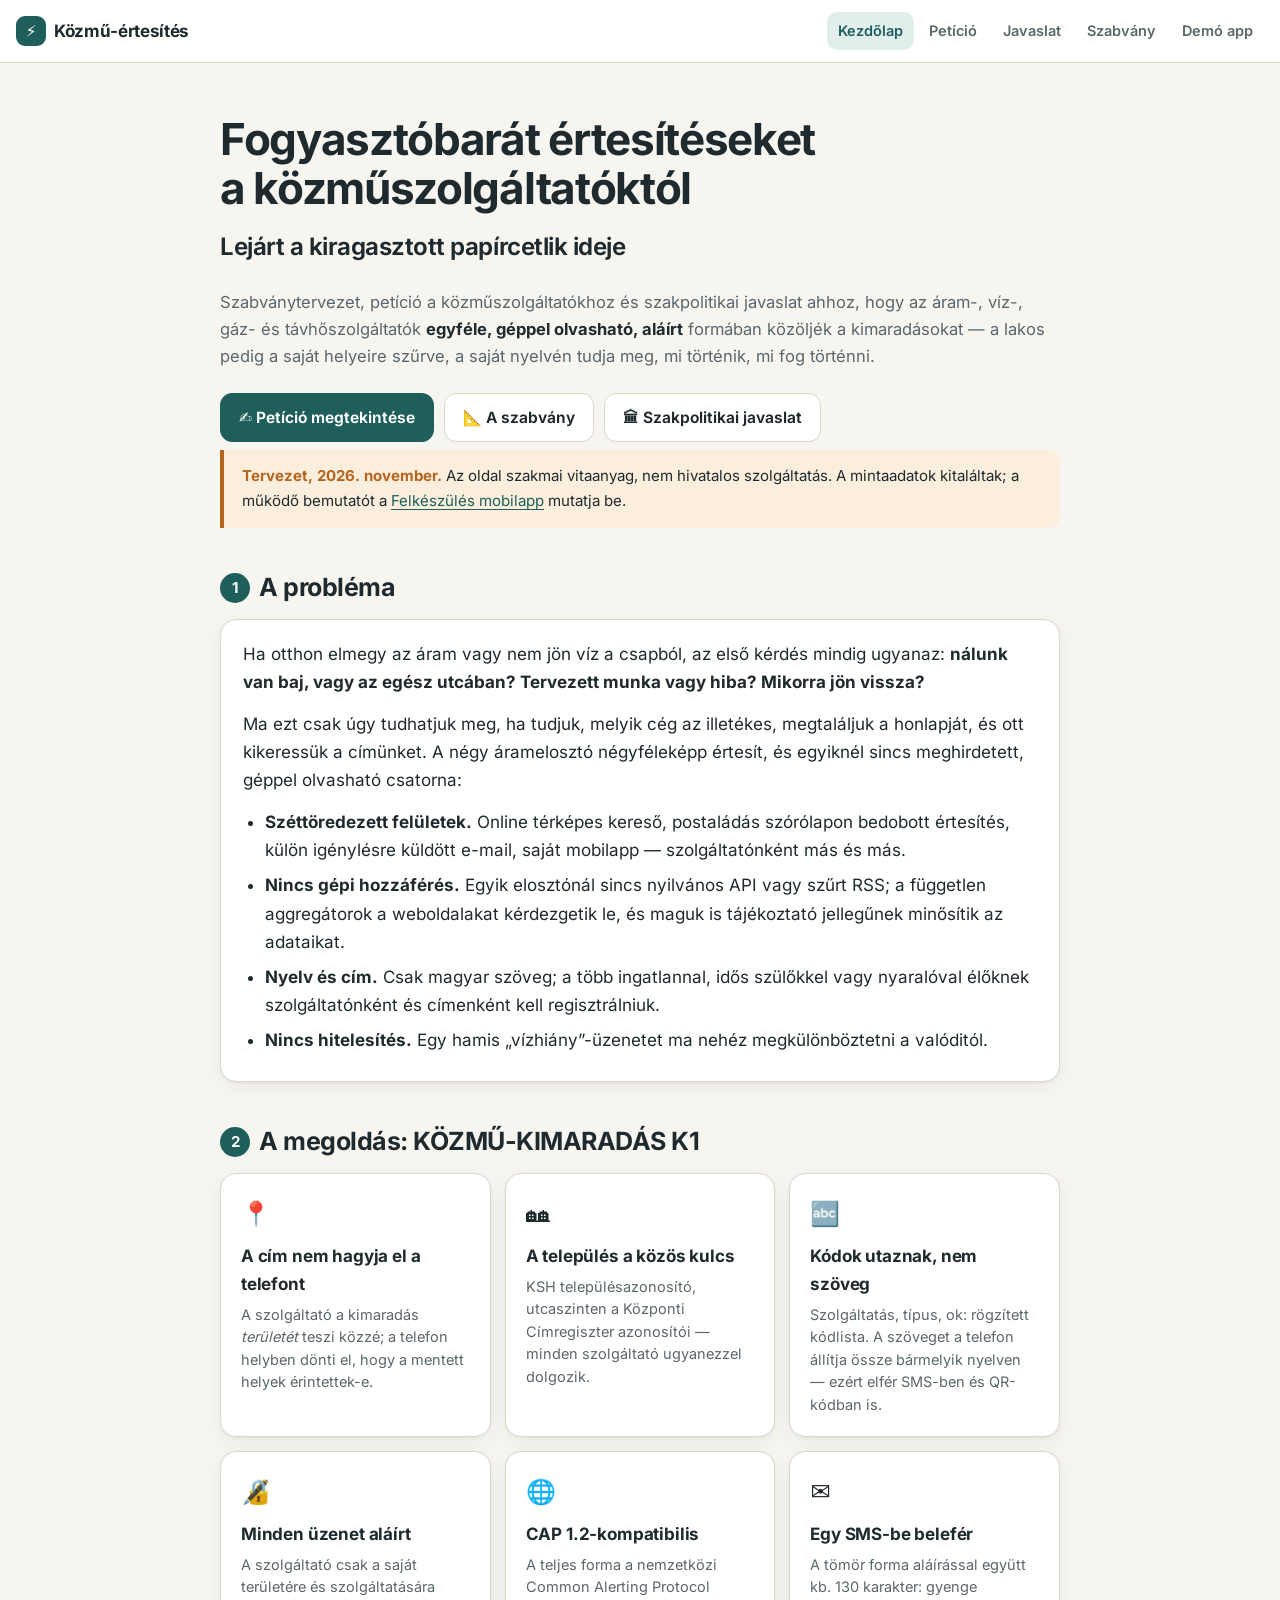
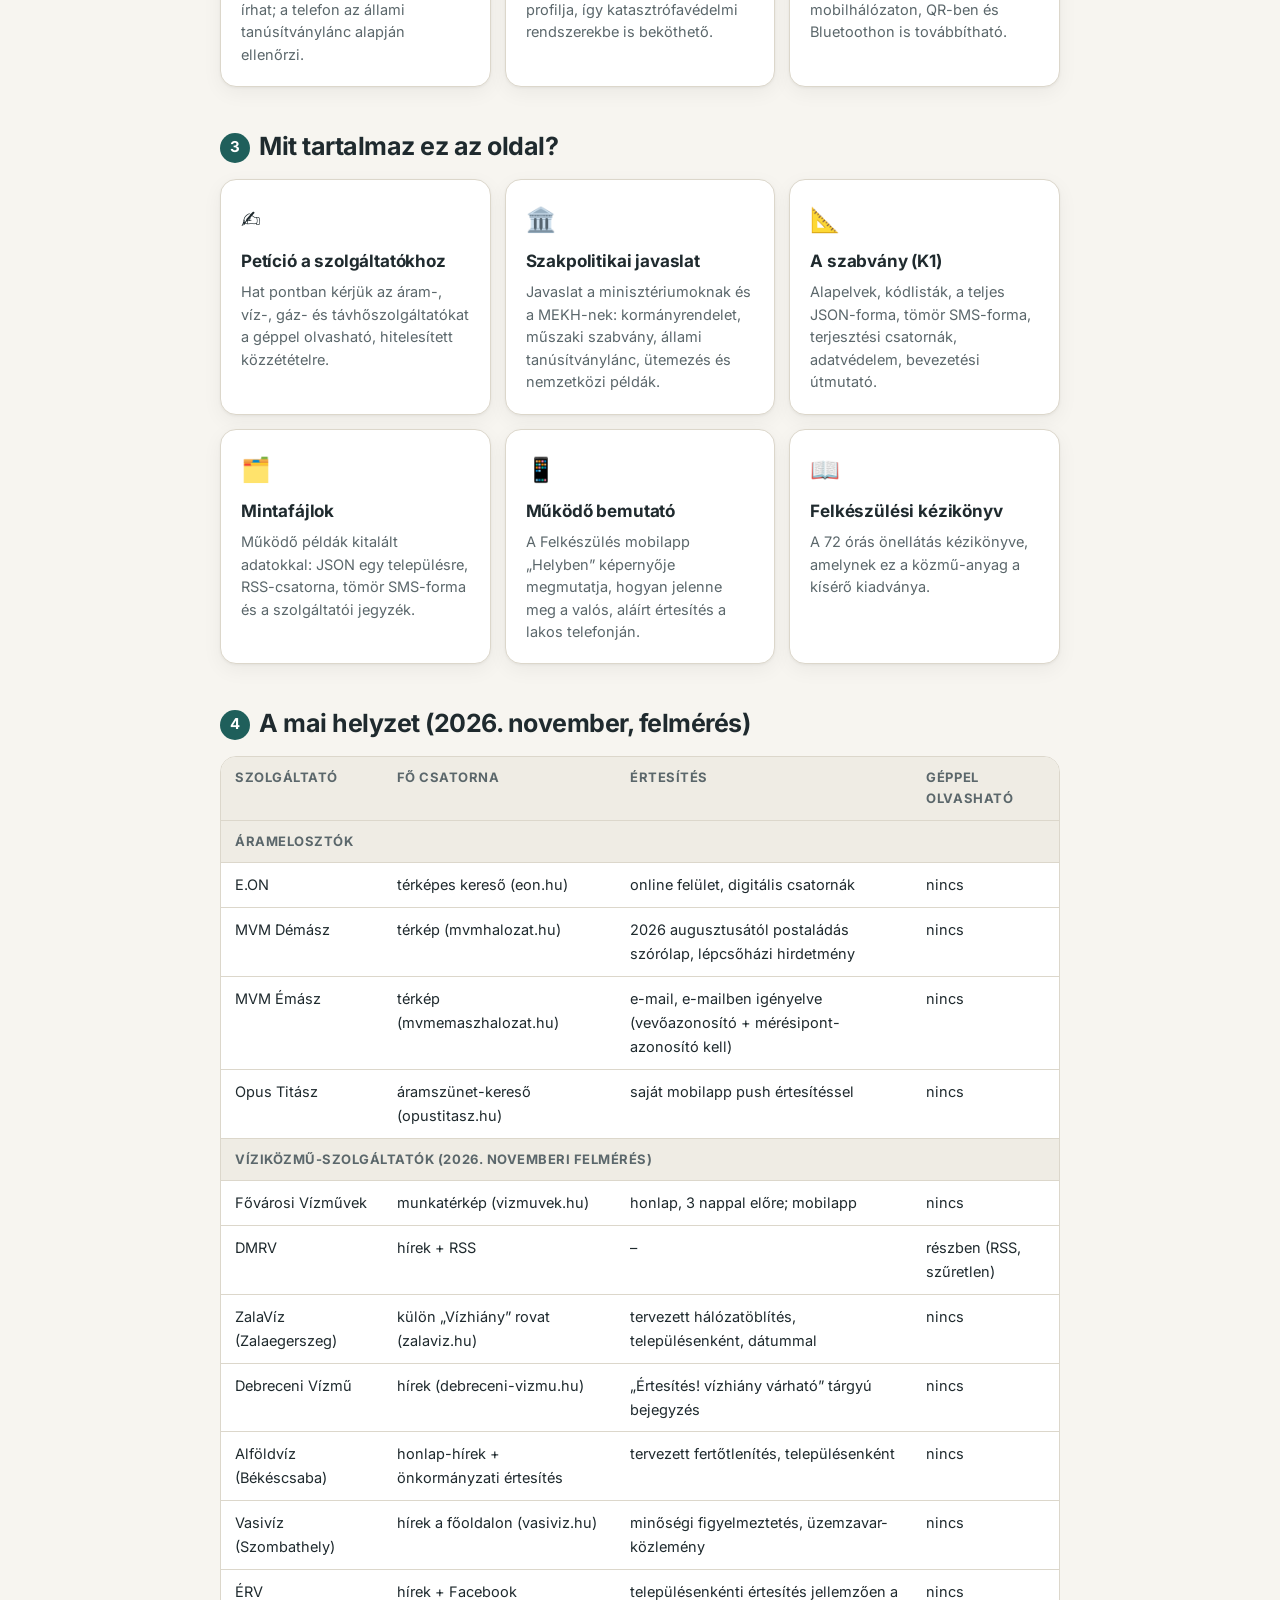
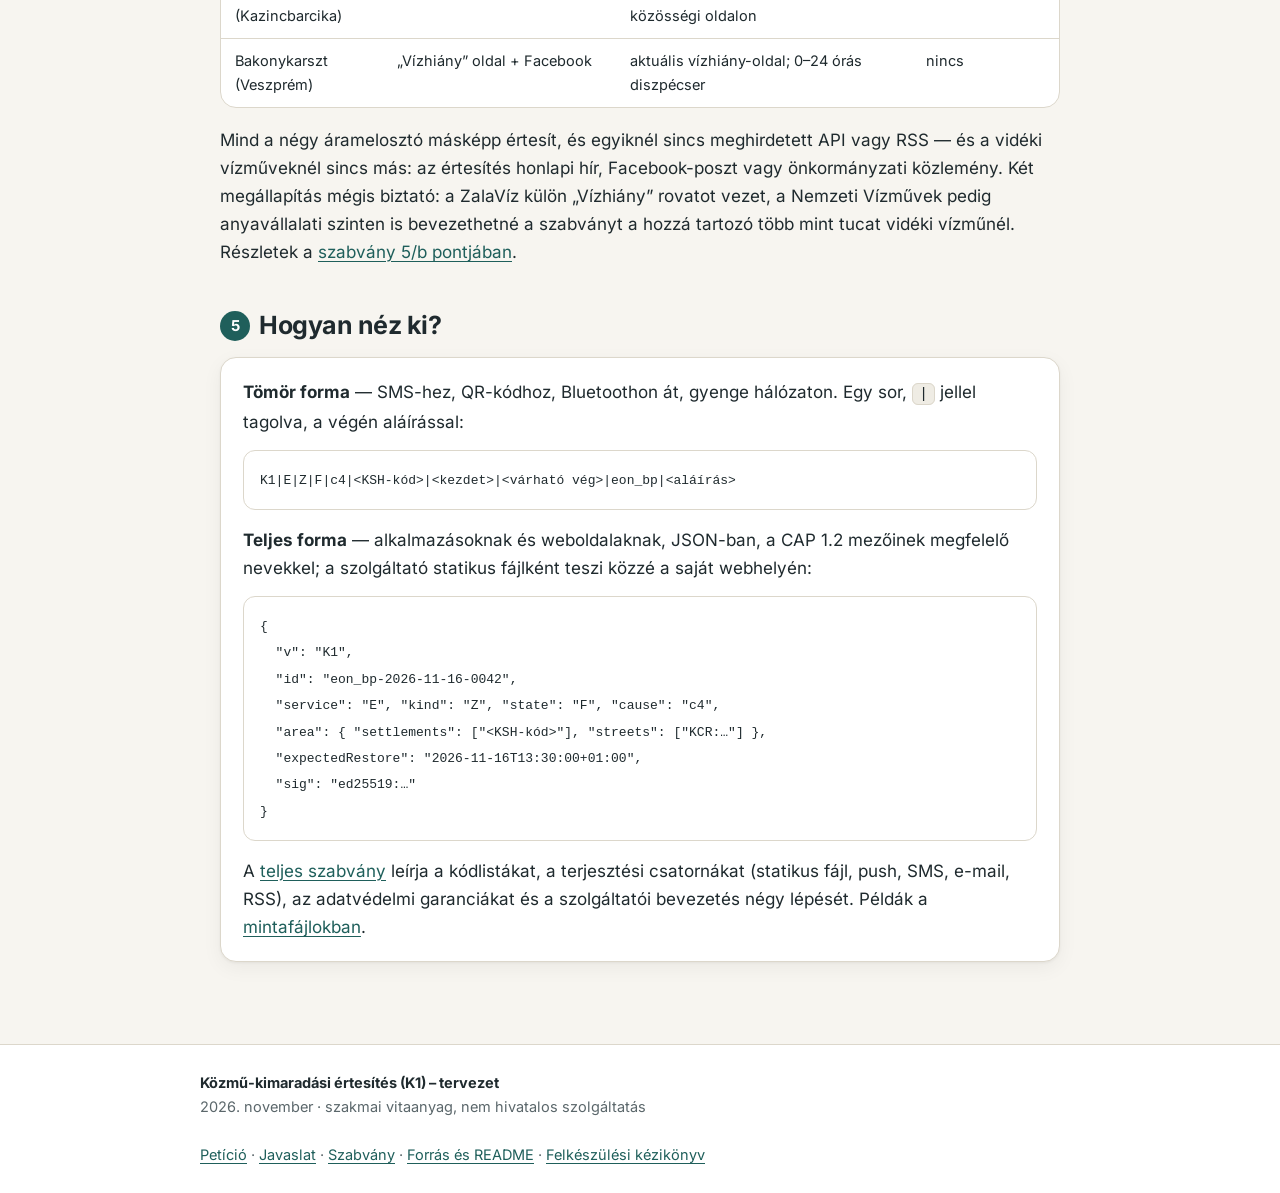
==== commit fb46c9d2: "Felmérés: vidéki víziközmű-szolgáltatók (ZalaVíz, Debreceni Vízmű, Alföldvíz, Vasivíz, ÉRV, Bakonyka" ====
--- a/index.html
+++ b/index.html
@@ -113,17 +113,28 @@
     <table>
       <thead><tr><th>Szolgáltató</th><th>Fő csatorna</th><th>Értesítés</th><th>Géppel olvasható</th></tr></thead>
       <tbody>
+        <tr><th colspan="4" scope="colgroup">Áramelosztók</th></tr>
         <tr><td>E.ON</td><td>térképes kereső (eon.hu)</td><td>online felület, digitális csatornák</td><td>nincs</td></tr>
         <tr><td>MVM Démász</td><td>térkép (mvmhalozat.hu)</td><td>2026 augusztusától postaládás szórólap, lépcsőházi hirdetmény</td><td>nincs</td></tr>
         <tr><td>MVM Émász</td><td>térkép (mvmemaszhalozat.hu)</td><td>e-mail, e-mailben igényelve (vevőazonosító + mérésipont-azonosító kell)</td><td>nincs</td></tr>
         <tr><td>Opus Titász</td><td>áramszünet-kereső (opustitasz.hu)</td><td>saját mobilapp push értesítéssel</td><td>nincs</td></tr>
+        <tr><th colspan="4" scope="colgroup">Víziközmű-szolgáltatók (2026. novemberi felmérés)</th></tr>
         <tr><td>Fővárosi Vízművek</td><td>munkatérkép (vizmuvek.hu)</td><td>honlap, 3 nappal előre; mobilapp</td><td>nincs</td></tr>
         <tr><td>DMRV</td><td>hírek + RSS</td><td>–</td><td>részben (RSS, szűretlen)</td></tr>
+        <tr><td>ZalaVíz (Zalaegerszeg)</td><td>külön „Vízhiány” rovat (zalaviz.hu)</td><td>tervezett hálózatöblítés, településenként, dátummal</td><td>nincs</td></tr>
+        <tr><td>Debreceni Vízmű</td><td>hírek (debreceni-vizmu.hu)</td><td>„Értesítés! vízhiány várható” tárgyú bejegyzés</td><td>nincs</td></tr>
+        <tr><td>Alföldvíz (Békéscsaba)</td><td>honlap-hírek + önkormányzati értesítés</td><td>tervezett fertőtlenítés, településenként</td><td>nincs</td></tr>
+        <tr><td>Vasivíz (Szombathely)</td><td>hírek a főoldalon (vasiviz.hu)</td><td>minőségi figyelmeztetés, üzemzavar-közlemény</td><td>nincs</td></tr>
+        <tr><td>ÉRV (Kazincbarcika)</td><td>hírek + Facebook</td><td>településenkénti értesítés jellemzően a közösségi oldalon</td><td>nincs</td></tr>
+        <tr><td>Bakonykarszt (Veszprém)</td><td>„Vízhiány” oldal + Facebook</td><td>aktuális vízhiány-oldal; 0–24 órás diszpécser</td><td>nincs</td></tr>
       </tbody>
     </table>
   </div>
-  <p>Mind a négy áramelosztó másképp értesít, és egyiknél sincs meghirdetett API vagy RSS.
-    A szabvány ezt a hiányt tölti be — részletek a
+  <p>Mind a négy áramelosztó másképp értesít, és egyiknél sincs meghirdetett API vagy RSS —
+    és a vidéki vízműveknél sincs más: az értesítés honlapi hír, Facebook-poszt vagy
+    önkormányzati közlemény. Két megállapítás mégis biztató: a ZalaVíz külön „Vízhiány”
+    rovatot vezet, a Nemzeti Vízművek pedig anyavállalati szinten is bevezethetné a szabványt
+    a hozzá tartozó több mint tucat vidéki vízműnél. Részletek a
     <a href="szabvany.html#helyzet">szabvány 5/b pontjában</a>.</p>
 
   <h2><span class="num">5</span>Hogyan néz ki?</h2>
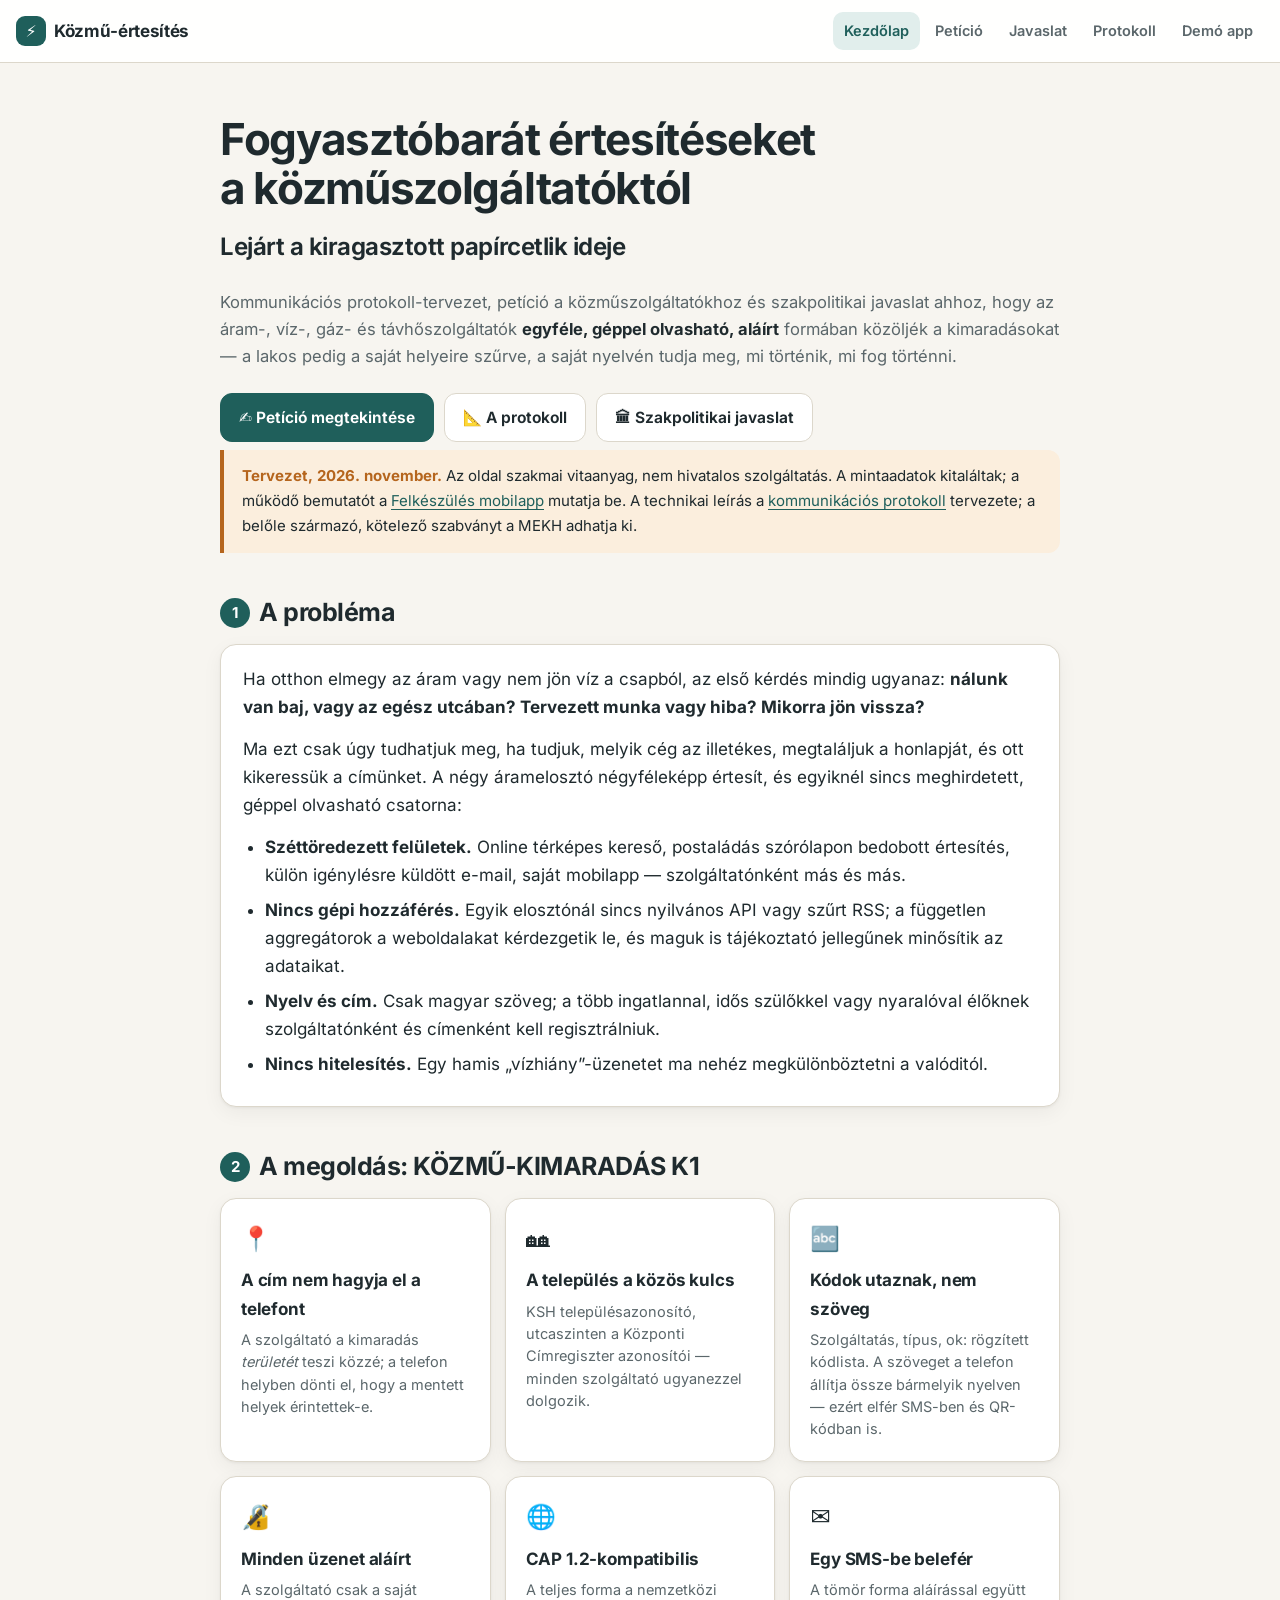
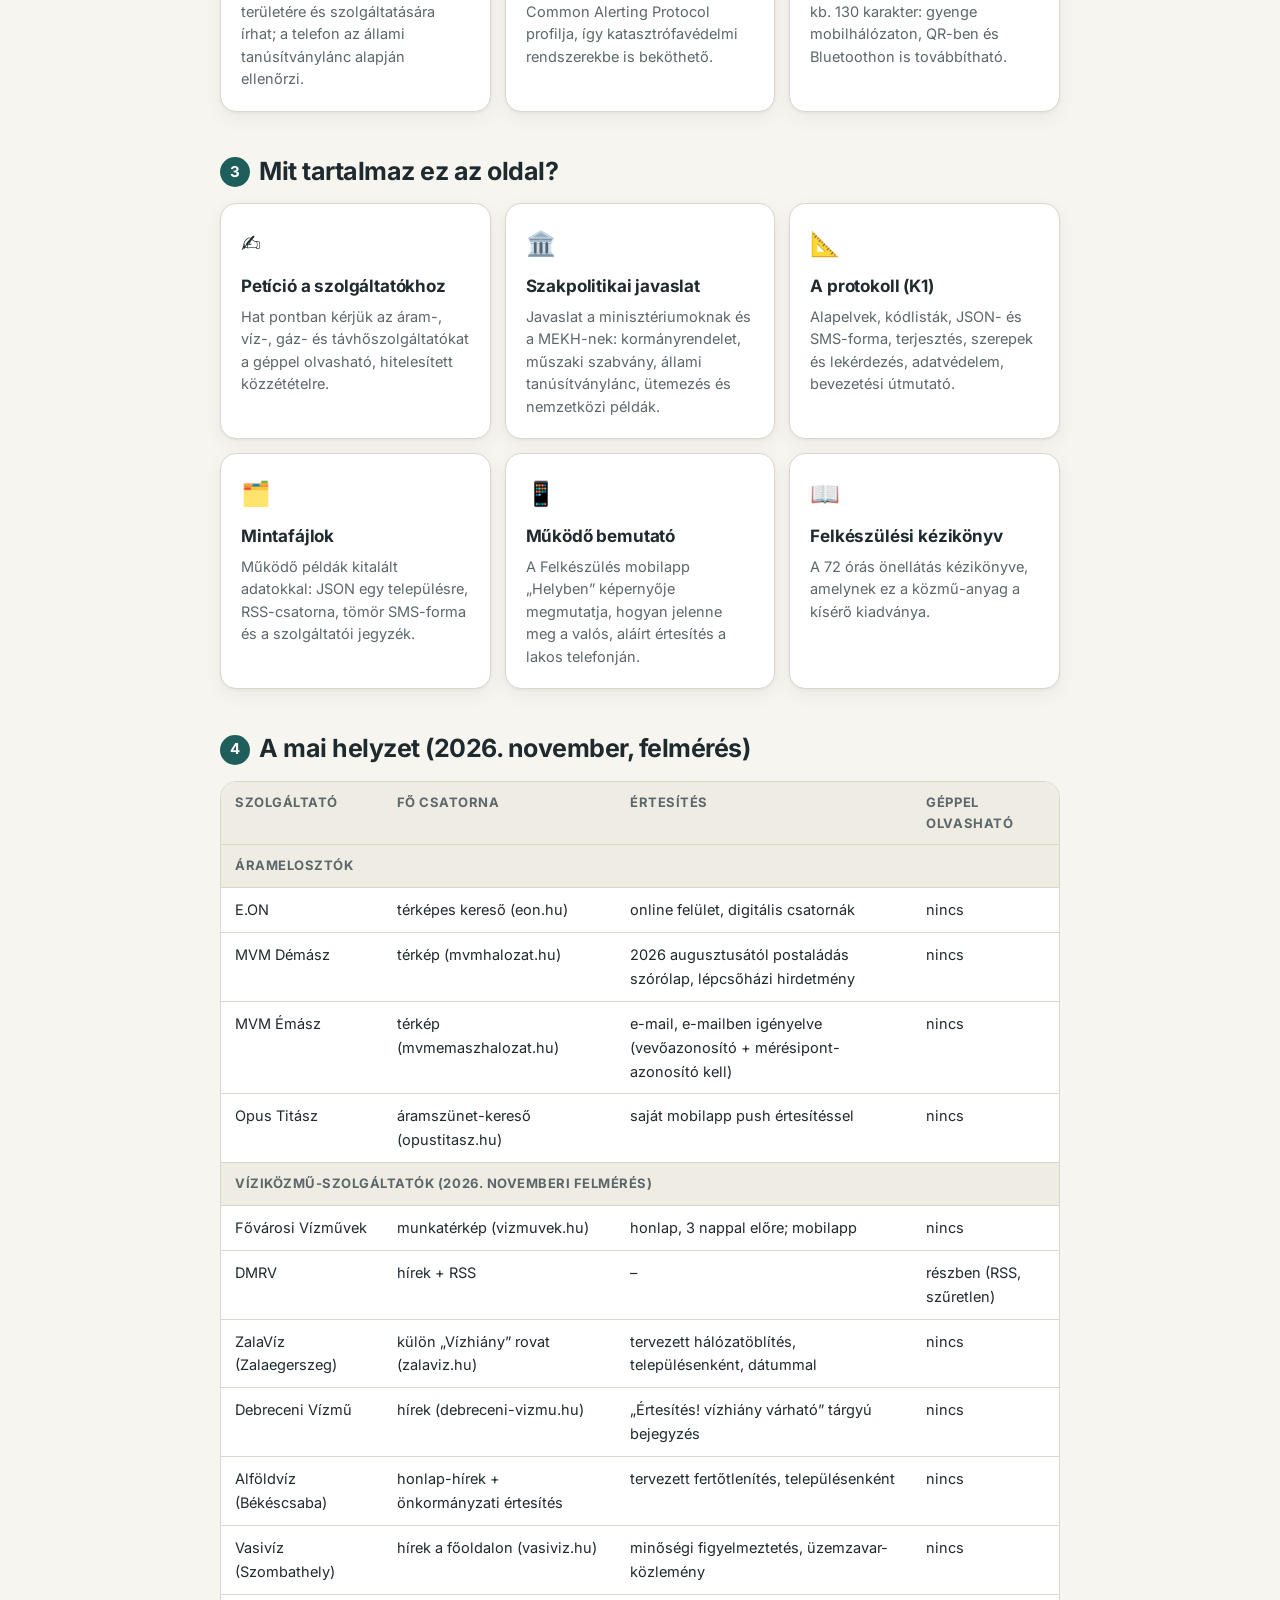
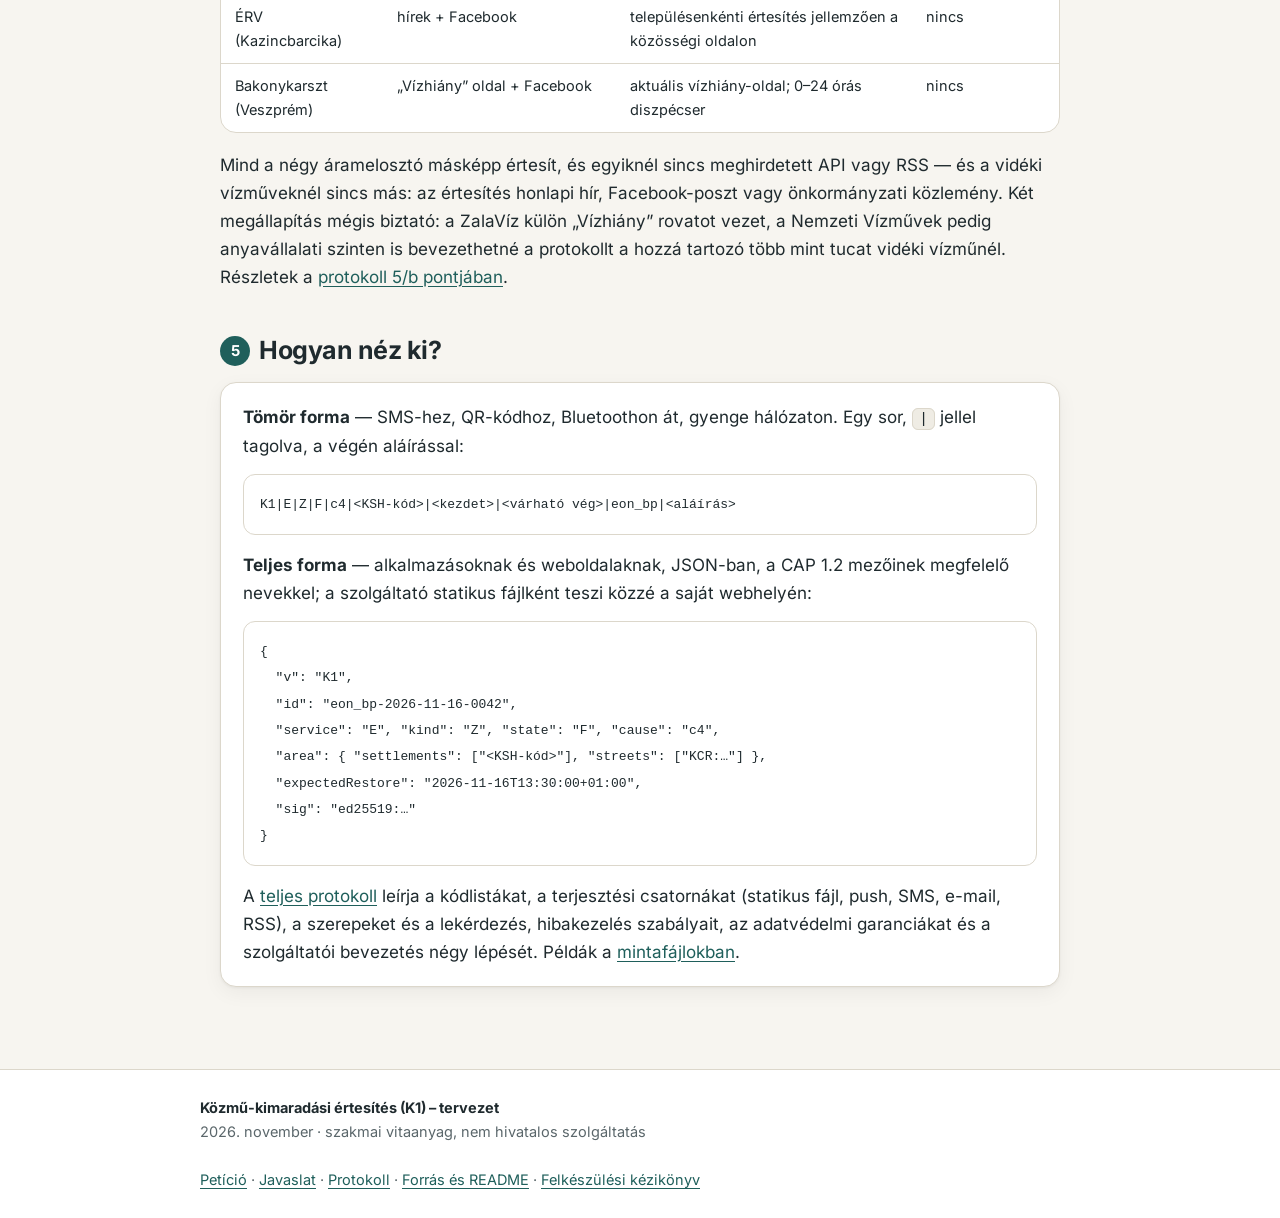
==== commit 6e654020: "Hibrid elnevezés: a technikai dokumentum kommunikációs protokoll (tervezet), a politikai kérés marad" ====
--- a/index.html
+++ b/index.html
@@ -4,10 +4,10 @@
 <meta charset="utf-8">
 <meta name="viewport" content="width=device-width, initial-scale=1">
 <title>Fogyasztóbarát értesítéseket a közműszolgáltatóktól</title>
-<meta name="description" content="Egységes, géppel olvasható, aláírt közmű-kimaradási értesítés: szabványtervezet, petíció a szolgáltatókhoz és szakpolitikai javaslat.">
+<meta name="description" content="Egységes, géppel olvasható, aláírt közmű-kimaradási értesítés: kommunikációs protokoll-tervezet, petíció a szolgáltatókhoz és szakpolitikai javaslat.">
 <meta property="og:type" content="website">
 <meta property="og:title" content="Fogyasztóbarát értesítéseket a közműszolgáltatóktól">
-<meta property="og:description" content="Egységes, géppel olvasható, aláírt közmű-kimaradási értesítés: szabványtervezet, petíció a szolgáltatókhoz és szakpolitikai javaslat.">
+<meta property="og:description" content="Egységes, géppel olvasható, aláírt közmű-kimaradási értesítés: kommunikációs protokoll-tervezet, petíció a szolgáltatókhoz és szakpolitikai javaslat.">
 <meta name="theme-color" content="#f7f5f0">
 <link rel="stylesheet" href="assets/fonts.css">
 <link rel="stylesheet" href="assets/site.css">
@@ -20,7 +20,7 @@
     <a class="on" href="index.html">Kezdőlap</a>
     <a href="peticio.html">Petíció</a>
     <a href="javaslat.html">Javaslat</a>
-    <a href="szabvany.html">Szabvány</a>
+    <a href="szabvany.html">Protokoll</a>
     <a href="https://madcsaba.github.io/felkeszules-kezikonyv/app/">Demó app</a>
   </span>
 </nav>
@@ -30,20 +30,22 @@
   <header class="hero">
     <h1>Fogyasztóbarát értesítéseket a közműszolgáltatóktól</h1>
     <p class="sub lead">Lejárt a kiragasztott papírcetlik ideje</p>
-    <p class="sub small">Szabványtervezet, petíció a közműszolgáltatókhoz és szakpolitikai javaslat ahhoz,
+    <p class="sub small">Kommunikációs protokoll-tervezet, petíció a közműszolgáltatókhoz és szakpolitikai javaslat ahhoz,
       hogy az áram-, víz-, gáz- és távhőszolgáltatók <strong>egyféle, géppel olvasható, aláírt</strong>
       formában közöljék a kimaradásokat — a lakos pedig a saját helyeire szűrve, a saját nyelvén
       tudja meg, mi történik, mi fog történni.</p>
     <div class="actions">
       <a class="btn" href="peticio.html">✍️ Petíció megtekintése</a>
-      <a class="btn ghost" href="szabvany.html">📐 A szabvány</a>
+      <a class="btn ghost" href="szabvany.html">📐 A protokoll</a>
       <a class="btn ghost" href="javaslat.html">🏛 Szakpolitikai javaslat</a>
     </div>
   </header>
 
   <p class="note"><b>Tervezet, 2026. november.</b> Az oldal szakmai vitaanyag, nem hivatalos szolgáltatás.
     A mintaadatok kitaláltak; a működő bemutatót a
-    <a href="https://madcsaba.github.io/felkeszules-kezikonyv/app/">Felkészülés mobilapp</a> mutatja be.</p>
+    <a href="https://madcsaba.github.io/felkeszules-kezikonyv/app/">Felkészülés mobilapp</a> mutatja be.
+    A technikai leírás a <a href="szabvany.html">kommunikációs protokoll</a> tervezete; a belőle
+    származó, kötelező szabványt a MEKH adhatja ki.</p>
 
   <h2><span class="num">1</span>A probléma</h2>
   <div class="panel">
@@ -95,8 +97,8 @@
     <a class="card" href="javaslat.html"><span class="ico">🏛️</span><h3>Szakpolitikai javaslat</h3>
       <p>Javaslat a minisztériumoknak és a MEKH-nek: kormányrendelet, műszaki szabvány, állami
         tanúsítványlánc, ütemezés és nemzetközi példák.</p></a>
-    <a class="card" href="szabvany.html"><span class="ico">📐</span><h3>A szabvány (K1)</h3>
-      <p>Alapelvek, kódlisták, a teljes JSON-forma, tömör SMS-forma, terjesztési csatornák,
+    <a class="card" href="szabvany.html"><span class="ico">📐</span><h3>A protokoll (K1)</h3>
+      <p>Alapelvek, kódlisták, JSON- és SMS-forma, terjesztés, szerepek és lekérdezés,
         adatvédelem, bevezetési útmutató.</p></a>
     <a class="card" href="minta/"><span class="ico">🗂️</span><h3>Mintafájlok</h3>
       <p>Működő példák kitalált adatokkal: JSON egy településre, RSS-csatorna, tömör SMS-forma és
@@ -133,9 +135,9 @@
   <p>Mind a négy áramelosztó másképp értesít, és egyiknél sincs meghirdetett API vagy RSS —
     és a vidéki vízműveknél sincs más: az értesítés honlapi hír, Facebook-poszt vagy
     önkormányzati közlemény. Két megállapítás mégis biztató: a ZalaVíz külön „Vízhiány”
-    rovatot vezet, a Nemzeti Vízművek pedig anyavállalati szinten is bevezethetné a szabványt
+    rovatot vezet, a Nemzeti Vízművek pedig anyavállalati szinten is bevezethetné a protokollt
     a hozzá tartozó több mint tucat vidéki vízműnél. Részletek a
-    <a href="szabvany.html#helyzet">szabvány 5/b pontjában</a>.</p>
+    <a href="szabvany.html#helyzet">protokoll 5/b pontjában</a>.</p>
 
   <h2><span class="num">5</span>Hogyan néz ki?</h2>
   <div class="panel">
@@ -152,9 +154,10 @@
   "expectedRestore": "2026-11-16T13:30:00+01:00",
   "sig": "ed25519:…"
 }</code></pre>
-    <p>A <a href="szabvany.html">teljes szabvány</a> leírja a kódlistákat, a terjesztési csatornákat
-      (statikus fájl, push, SMS, e-mail, RSS), az adatvédelmi garanciákat és a szolgáltatói
-      bevezetés négy lépését. Példák a <a href="minta/">mintafájlokban</a>.</p>
+    <p>A <a href="szabvany.html">teljes protokoll</a> leírja a kódlistákat, a terjesztési csatornákat
+      (statikus fájl, push, SMS, e-mail, RSS), a szerepeket és a lekérdezés, hibakezelés
+      szabályait, az adatvédelmi garanciákat és a szolgáltatói bevezetés négy lépését. Példák a
+      <a href="minta/">mintafájlokban</a>.</p>
   </div>
 
 </main>
@@ -168,7 +171,7 @@
     <div>
       <a href="peticio.html">Petíció</a> ·
       <a href="javaslat.html">Javaslat</a> ·
-      <a href="szabvany.html">Szabvány</a> ·
+      <a href="szabvany.html">Protokoll</a> ·
       <a href="https://github.com/madcsaba/kozmu-ertesites">Forrás és README</a> ·
       <a href="https://madcsaba.github.io/felkeszules-kezikonyv/">Felkészülési kézikönyv</a>
     </div>
